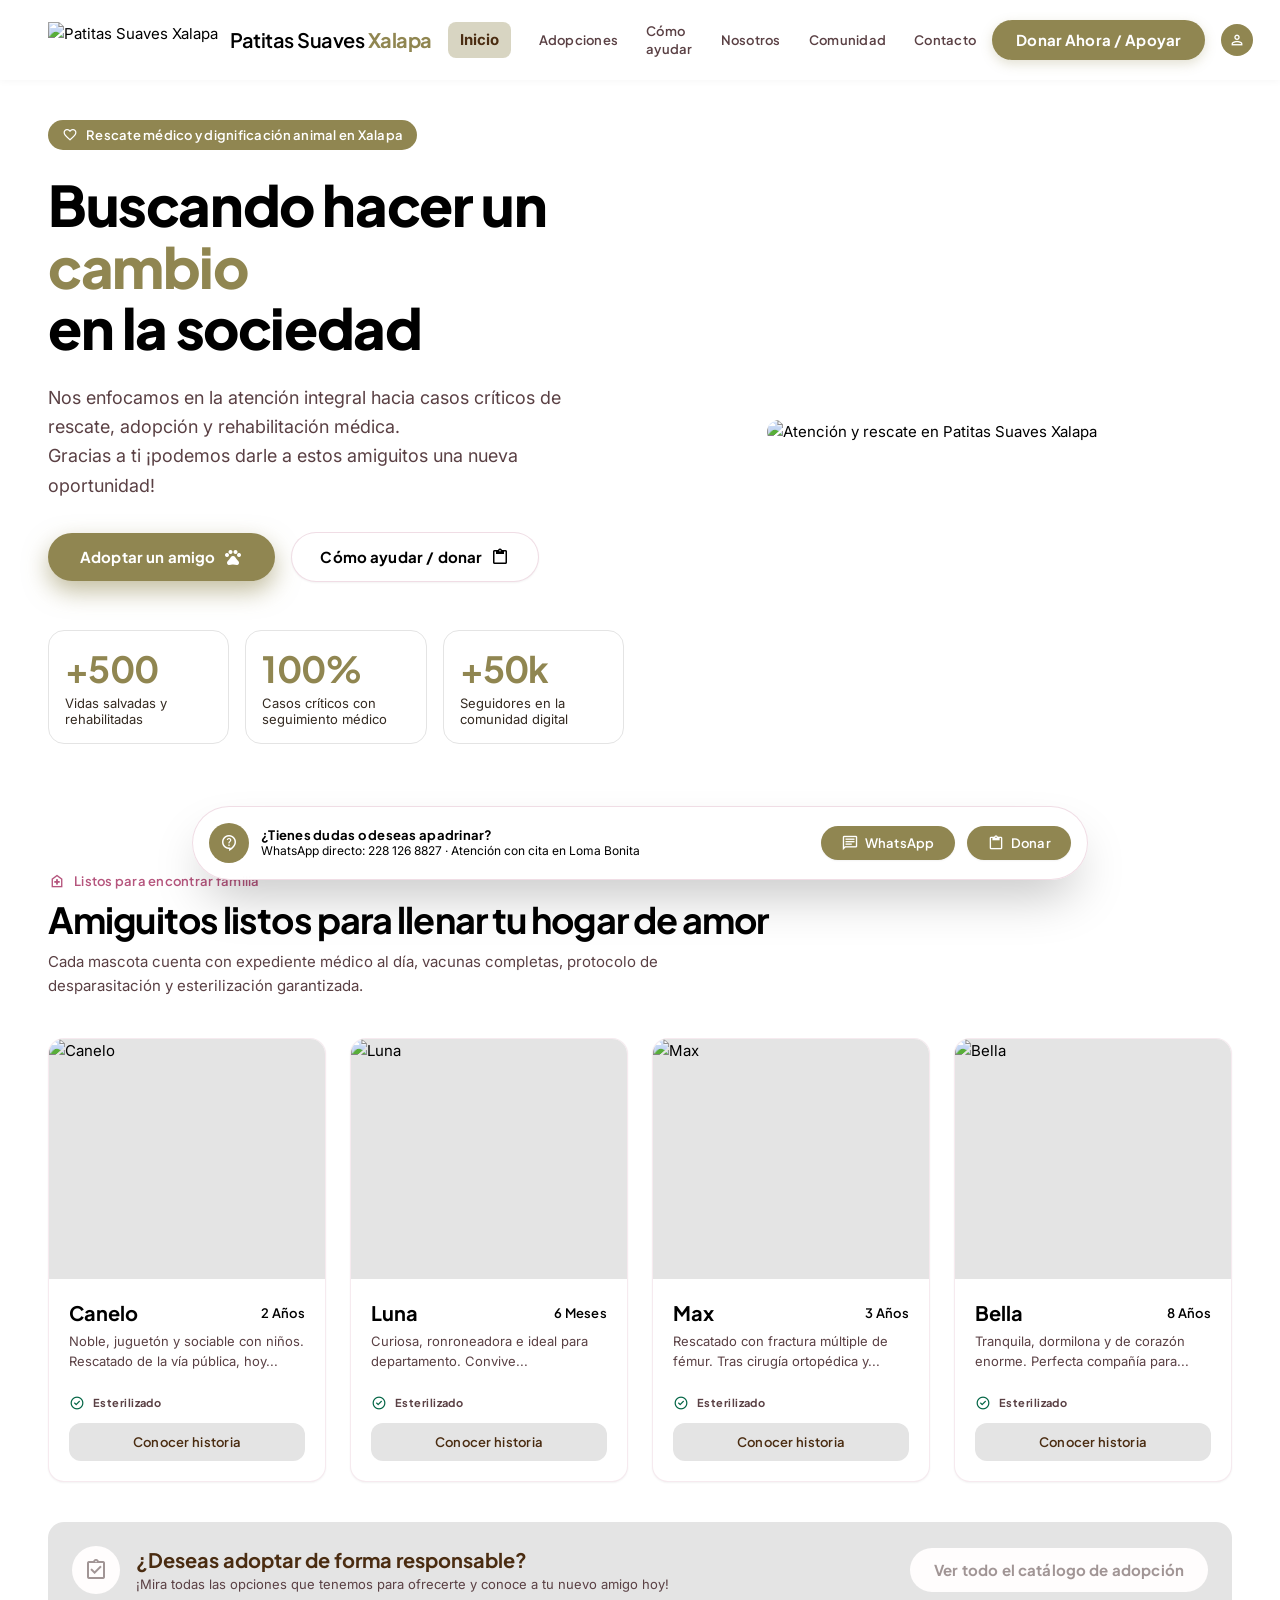
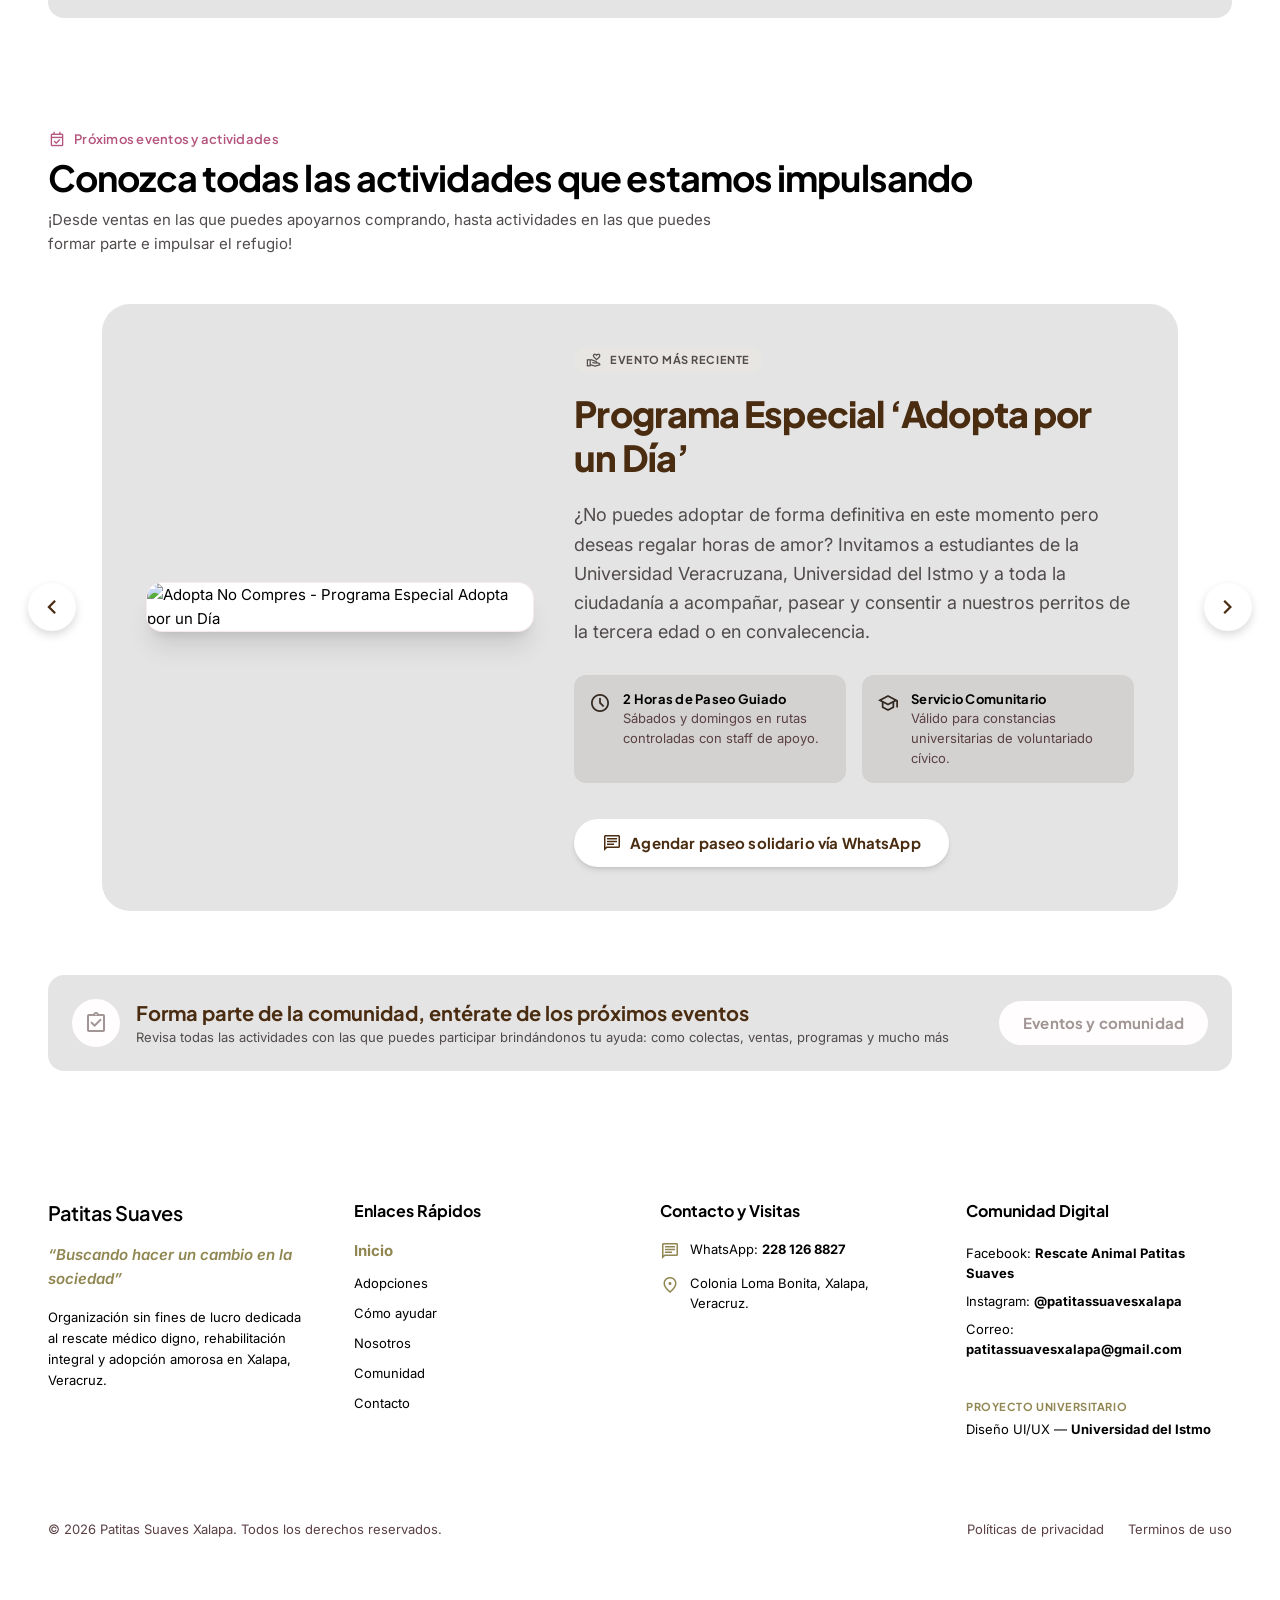
==== index.html @ 60c7539c "Estructura inicial del sitio web" ====
<!DOCTYPE html><html class="documento" lang="es"><head><meta charset="utf-8"><meta content="width=device-width, initial-scale=1.0" name="viewport"><meta content="web_standard" name="shell-type"><title>Patitas Suaves Xalapa</title><link href="https://fonts.googleapis.com" rel="preconnect"><link crossorigin="" href="https://fonts.gstatic.com" rel="preconnect"><link href="https://fonts.googleapis.com/css2?family=Inter:wght@400;500;600;700&amp;family=Plus+Jakarta+Sans:wght@600;700;800&amp;display=swap" rel="stylesheet"><link href="https://fonts.googleapis.com/css2?family=Material+Symbols+Outlined:opsz,wght,FILL,GRAD@24,400,0,0" rel="stylesheet">
<link href="https://fonts.googleapis.com/css2?family=Material+Symbols+Outlined:wght,FILL@100..700,0..1&amp;display=swap" rel="stylesheet"><link href="shared/estilos-compartidos.css" rel="stylesheet"><link href="shared/recolor-compartido.css" rel="stylesheet"><link href="inicio/inicio.css" rel="stylesheet"></head><body class="pagina"><header class="encabezado"><div class="encabezado__contenedor"><div class="encabezado__fila"><img src="https://lh3.googleusercontent.com/aida-public/[base64]" alt="Patitas Suaves Xalapa" class="encabezado__imagen-inicio"><a class="encabezado__enlace-2" data-path="inicio" href="index.html">Patitas Suaves <span class="encabezado__resalte">Xalapa</span></a></div><nav class="encabezado__navegacion"><a aria-current="page" class="encabezado__boton-activo" data-path="inicio" href="index.html">Inicio</a><a class="encabezado__enlace" data-path="adopciones" href="adopciones/adopciones.html">Adopciones</a><a class="encabezado__enlace" data-path="como-ayudar" href="como-ayudar/como-ayudar.html">Cómo ayudar</a><a class="encabezado__enlace" data-path="nosotros" href="nosotros/nosotros.html">Nosotros</a><a class="encabezado__enlace" data-path="comunidad" href="comunidad/comunidad.html">Comunidad</a><a class="encabezado__enlace" data-path="contacto" href="contacto/contacto.html">Contacto</a></nav><div class="encabezado__fila-2"><a class="encabezado__boton" data-path="donar-ahora" href="como-ayudar/como-ayudar.html#donaciones-economicas">Donar Ahora / Apoyar</a><div class="encabezado__insignia-icono"><span class="material-symbols-outlined encabezado__icono">person</span></div></div></div></header><main class="principal"><div class="principal__columna">
<!-- 1. HERO SECTION & TRUST METRICS -->
<section class="portada-inicio"><!-- Background Ambient Elements -->
<div class="portada-inicio__contenedor">
  <div class="portada-inicio__cuadricula">
    <!-- Left Hero Narrative (7 cols) -->
    <div class="portada-inicio__columna">
      <!-- Institutional Pill Badge -->
      <div class="portada-inicio__tarjeta-2">
        <span class="material-symbols-outlined portada-inicio__icono-2">favorite</span>
        <span class="portada-inicio__resalte-2">Rescate médico y dignificación animal en Xalapa</span>
      </div>
      <!-- Main Catchphrase -->
      <h1 class="portada-inicio__titulo">
        Buscando hacer un <br><span class="portada-inicio__resalte-3">cambio</span><br>en la sociedad
      </h1>
      <!-- Value Proposition -->
      <p class="portada-inicio__texto">
        Nos enfocamos en la atención integral hacia casos críticos de rescate, adopción y rehabilitación médica.<br>Gracias a ti ¡podemos darle a estos amiguitos una nueva oportunidad!
      </p>
      <!-- Action Buttons -->
      <div class="portada-inicio__fila">
        <a class="portada-inicio__boton" data-path="adopciones" href="adopciones/adopciones.html">
          <span>Adoptar un amigo</span>
          <span class="material-symbols-outlined portada-inicio__icono">pets</span>
        </a>
        <a class="portada-inicio__boton-2" data-path="como-ayudar" href="como-ayudar/como-ayudar.html">
          <span>Cómo ayudar / donar</span>
          <span class="material-symbols-outlined portada-inicio__icono">content_paste</span>
        </a>
      </div>
      <!-- Impact Metrics Grid -->
      <div class="portada-inicio__cuadricula-2">
        <div class="portada-inicio__tarjeta">
          <span class="portada-inicio__resalte-4">+500</span>
          <span class="portada-inicio__resalte">Vidas salvadas y rehabilitadas</span>
        </div>
        <div class="portada-inicio__tarjeta">
          <span class="portada-inicio__resalte-5">100%</span>
          <span class="portada-inicio__resalte">Casos críticos con seguimiento médico</span>
        </div>
        <div class="portada-inicio__tarjeta">
          <span class="portada-inicio__resalte-6">+50k</span>
          <span class="portada-inicio__resalte">Seguidores en la comunidad digital</span>
        </div>
      </div>
    </div>
    <!-- Right Hero Media (5 cols) -->
    <div class="portada-inicio__bloque">
      <div class="portada-inicio__contenedor-2">
        <!-- Main Image Container -->
        <div class="portada-inicio__bloque-2">
          <img class="portada-inicio__imagen" alt="Atención y rescate en Patitas Suaves Xalapa" src="https://lh3.googleusercontent.com/aida-public/[base64]">
        </div>
      </div>
    </div>
  </div>
</div></section>
<!-- 2. RESUMEN DE ADOPCIONES: RECIENTES & REHABILITADOS -->
<section class="adopciones-destacadas"><div class="adopciones-destacadas__contenedor">
  <!-- Section Header -->
  <div class="adopciones-destacadas__columna-2">
    <div class="adopciones-destacadas__fila-2">
      <span class="material-symbols-outlined adopciones-destacadas__icono-2">home_health</span>
      <span>Listos para encontrar familia</span>
    </div>
    <h2 class="adopciones-destacadas__titulo">
      Amiguitos listos para llenar tu hogar de amor
    </h2>
    <p class="adopciones-destacadas__texto-2">
      Cada mascota cuenta con expediente médico al día, vacunas completas, protocolo de desparasitación y esterilización garantizada.
    </p>
  </div>

  <!-- Cards Grid -->
  <div class="adopciones-destacadas__cuadricula">
    <!-- Card 1: Canelo -->
    <div class="adopciones-destacadas__columna">
      <div class="adopciones-destacadas__bloque">
        <img class="adopciones-destacadas__imagen" alt="Canelo" src="https://lh3.googleusercontent.com/aida-public/[base64]">
      </div>
      <div class="adopciones-destacadas__columna-3">
        <div>
          <div class="adopciones-destacadas__fila">
            <h3 class="adopciones-destacadas__subtitulo">Canelo</h3>
            <span class="adopciones-destacadas__resalte">2 Años</span>
          </div>
          <p class="adopciones-destacadas__texto">
            Noble, juguetón y sociable con niños. Rescatado de la vía pública, hoy...
          </p>
        </div>
        <div class="adopciones-destacadas__columna-4">
          <div class="adopciones-destacadas__fila-3">
            <span class="material-symbols-outlined adopciones-destacadas__icono">check_circle</span>
            <span>Esterilizado</span>
          </div>
          <a class="adopciones-destacadas__boton" data-path="adopciones" href="adopciones/adopciones.html">
            Conocer historia
          </a>
        </div>
      </div>
    </div>

    <!-- Card 2: Luna -->
    <div class="adopciones-destacadas__columna">
      <div class="adopciones-destacadas__bloque">
        <img class="adopciones-destacadas__imagen" alt="Luna" src="https://lh3.googleusercontent.com/aida-public/[base64]">
      </div>
      <div class="adopciones-destacadas__columna-3">
        <div>
          <div class="adopciones-destacadas__fila">
            <h3 class="adopciones-destacadas__subtitulo">Luna</h3>
            <span class="adopciones-destacadas__resalte">6 Meses</span>
          </div>
          <p class="adopciones-destacadas__texto">
            Curiosa, ronroneadora e ideal para departamento. Convive...
          </p>
        </div>
        <div class="adopciones-destacadas__columna-4">
          <div class="adopciones-destacadas__fila-3">
            <span class="material-symbols-outlined adopciones-destacadas__icono">check_circle</span>
            <span>Esterilizado</span>
          </div>
          <a class="adopciones-destacadas__boton" data-path="adopciones" href="adopciones/adopciones.html">
            Conocer historia
          </a>
        </div>
      </div>
    </div>

    <!-- Card 3: Max -->
    <div class="adopciones-destacadas__columna">
      <div class="adopciones-destacadas__bloque">
        <img class="adopciones-destacadas__imagen" alt="Max" src="https://lh3.googleusercontent.com/aida-public/[base64]">
      </div>
      <div class="adopciones-destacadas__columna-3">
        <div>
          <div class="adopciones-destacadas__fila">
            <h3 class="adopciones-destacadas__subtitulo">Max</h3>
            <span class="adopciones-destacadas__resalte">3 Años</span>
          </div>
          <p class="adopciones-destacadas__texto">
            Rescatado con fractura múltiple de fémur. Tras cirugía ortopédica y...
          </p>
        </div>
        <div class="adopciones-destacadas__columna-4">
          <div class="adopciones-destacadas__fila-3">
            <span class="material-symbols-outlined adopciones-destacadas__icono">check_circle</span>
            <span>Esterilizado</span>
          </div>
          <a class="adopciones-destacadas__boton" data-path="adopciones" href="adopciones/adopciones.html">
            Conocer historia
          </a>
        </div>
      </div>
    </div>

    <!-- Card 4: Bella -->
    <div class="adopciones-destacadas__columna">
      <div class="adopciones-destacadas__bloque">
        <img class="adopciones-destacadas__imagen" alt="Bella" src="https://lh3.googleusercontent.com/aida-public/[base64]">
      </div>
      <div class="adopciones-destacadas__columna-3">
        <div>
          <div class="adopciones-destacadas__fila">
            <h3 class="adopciones-destacadas__subtitulo">Bella</h3>
            <span class="adopciones-destacadas__resalte">8 Años</span>
          </div>
          <p class="adopciones-destacadas__texto">
            Tranquila, dormilona y de corazón enorme. Perfecta compañía para...
          </p>
        </div>
        <div class="adopciones-destacadas__columna-4">
          <div class="adopciones-destacadas__fila-3">
            <span class="material-symbols-outlined adopciones-destacadas__icono">check_circle</span>
            <span>Esterilizado</span>
          </div>
          <a class="adopciones-destacadas__boton" data-path="adopciones" href="adopciones/adopciones.html">
            Conocer historia
          </a>
        </div>
      </div>
    </div>
  </div>

  <!-- Bottom Adoption Action Banner -->
  <div class="adopciones-destacadas__tarjeta">
    <div class="adopciones-destacadas__fila-4">
      <div class="adopciones-destacadas__insignia-icono">
        <span class="material-symbols-outlined adopciones-destacadas__icono-4">assignment_turned_in</span>
      </div>
      <div>
        <p class="adopciones-destacadas__texto-3">¿Deseas adoptar de forma responsable?</p>
        <p class="adopciones-destacadas__texto-4">¡Mira todas las opciones que tenemos para ofrecerte y conoce a tu nuevo amigo hoy!</p>
      </div>
    </div>
    <a class="adopciones-destacadas__boton-2" data-path="adopciones" href="adopciones/adopciones.html">
      Ver todo el catálogo de adopción
    </a>
  </div>
</div></section>
<!-- 3. BANNER HORIZONTAL DE PRÓXIMOS EVENTOS CON CAUSA -->
<section class="actividades"><div class="actividades__contenedor">
  <!-- Header -->
  <div class="actividades__columna">
    <div class="actividades__fila">
      <span class="material-symbols-outlined actividades__icono">event_available</span>
      <span>Próximos eventos y actividades</span>
    </div>
    <h2 class="actividades__titulo">
      Conozca todas las actividades que estamos impulsando
    </h2>
    <p class="actividades__texto">
      ¡Desde ventas en las que puedes apoyarnos comprando, hasta actividades en las que puedes formar parte e impulsar el refugio!
    </p>
  </div>

</div></section>
<!-- 4. CARRUSEL DE EVENTOS: se muestra un evento a la vez; las flechas cambian al anterior o al siguiente -->
<section class="carrusel-eventos" aria-roledescription="carrusel" aria-label="Próximos eventos y actividades"><div class="carrusel-eventos__contenedor">
  <button class="carrusel-eventos__flecha carrusel-eventos__flecha-anterior" type="button" aria-label="Evento anterior" aria-controls="carrusel-eventos-pista">
    <span class="material-symbols-outlined carrusel-eventos__icono-flecha">chevron_left</span>
  </button>
  <div class="carrusel-eventos__ventana">
    <div class="carrusel-eventos__pista" id="carrusel-eventos-pista">
      <!-- Evento 1: Programa Especial 'Adopta por un Día' (evento más reciente) -->
      <article class="carrusel-eventos__diapositiva" role="group" aria-roledescription="diapositiva" aria-label="Evento 1 de 2">
        <div class="adopta-por-un-dia__cuadricula">
          <!-- Left Image Poster -->
          <div class="adopta-por-un-dia__fila">
            <div class="adopta-por-un-dia__bloque">
              <img class="adopta-por-un-dia__imagen" alt="Adopta No Compres - Programa Especial Adopta por un Día" src="https://lh3.googleusercontent.com/aida-public/[base64]">
            </div>
          </div>
          <!-- Right Descriptive Content -->
          <div class="adopta-por-un-dia__columna">
            <div class="adopta-por-un-dia__tarjeta-2">
              <span class="material-symbols-outlined adopta-por-un-dia__icono-2">volunteer_activism</span>
              <span class="adopta-por-un-dia__resalte">Evento más reciente</span>
            </div>
            <h2 class="adopta-por-un-dia__titulo">
              Programa Especial <span class="adopta-por-un-dia__resalte-2">‘Adopta por un Día’</span>
            </h2>
            <p class="adopta-por-un-dia__texto-2">
              ¿No puedes adoptar de forma definitiva en este momento pero deseas regalar horas de amor? Invitamos a estudiantes de la Universidad Veracruzana, Universidad del Istmo y a toda la ciudadanía a acompañar, pasear y consentir a nuestros perritos de la tercera edad o en convalecencia.
            </p>
            <div class="adopta-por-un-dia__cuadricula-2">
              <div class="adopta-por-un-dia__tarjeta">
                <span class="material-symbols-outlined adopta-por-un-dia__icono">schedule</span>
                <div>
                  <h4 class="adopta-por-un-dia__subtitulo">2 Horas de Paseo Guiado</h4>
                  <p class="adopta-por-un-dia__texto">Sábados y domingos en rutas controladas con staff de apoyo.</p>
                </div>
              </div>
              <div class="adopta-por-un-dia__tarjeta">
                <span class="material-symbols-outlined adopta-por-un-dia__icono">school</span>
                <div>
                  <h4 class="adopta-por-un-dia__subtitulo">Servicio Comunitario</h4>
                  <p class="adopta-por-un-dia__texto">Válido para constancias universitarias de voluntariado cívico.</p>
                </div>
              </div>
            </div>
            <!-- Button -->
            <div class="adopta-por-un-dia__bloque-2">
              <a class="adopta-por-un-dia__boton" href="https://wa.me/522281268827?text=Hola,%20me%20gustar%C3%ADa%20agendar%20un%20paseo%20solidario%20en%20Adopta%20por%20un%20D%C3%ADa" rel="noopener noreferrer" target="_blank">
                <span class="material-symbols-outlined adopta-por-un-dia__icono-3">chat</span>
                <span>Agendar paseo solidario vía WhatsApp</span>
              </a>
            </div>
          </div>
        </div>
      </article>
      <!-- Evento 2: Colaboración con YurizPizzas -->
      <article class="carrusel-eventos__diapositiva" role="group" aria-roledescription="diapositiva" aria-label="Evento 2 de 2">
        <div class="actividades__cuadricula">
          <!-- Left Content -->
          <div class="actividades__columna-2">
            <div class="actividades__tarjeta-2">
              <span class="material-symbols-outlined actividades__icono-2">receipt_long</span>
              <span class="actividades__resalte">Recaudación Solidaria</span>
            </div>
            <h2 class="actividades__titulo-2">
              ¿Nos echas una patita comprando?<br>Colaboración con YurizPizzas
            </h2>
            <p class="actividades__texto-2">
              Nuestros peludos reciben alimento y atención médica gracias a tu apoyo. Únete a nuestra colaboración especial con Yuripizzas y disfruta de una deliciosa pizza; cada compra nos ayuda directamente a recaudar fondos para continuar con el cuidado, alimento y recuperación de nuestros rescatados.
            </p>
            <div class="actividades__bloque">
              <a class="actividades__boton" href="https://wa.me/522281268827?text=Hola,%20quisiera%20informaci%C3%B3n%20sobre%20la%20colaboraci%C3%B3n%20con%20YurizPizzas" rel="noopener noreferrer" target="_blank">
                <span class="material-symbols-outlined actividades__icono">chat</span>
                <span>Solicitar información vía Whatsapp</span>
              </a>
            </div>
          </div>
          <!-- Right Image Showcase -->
          <div class="actividades__fila-2">
            <div class="actividades__bloque-2">
              <img class="actividades__imagen" alt="Colaboración YurizPizzas y Patitas Suaves" src="https://lh3.googleusercontent.com/aida-public/[base64]">
            </div>
          </div>
        </div>
      </article>
    </div>
  </div>
  <button class="carrusel-eventos__flecha carrusel-eventos__flecha-siguiente" type="button" aria-label="Evento siguiente" aria-controls="carrusel-eventos-pista">
    <span class="material-symbols-outlined carrusel-eventos__icono-flecha">chevron_right</span>
  </button>
  <p class="carrusel-eventos__estado" aria-live="polite">Evento 1 de 2</p>
</div></section>
<!-- 5. SECCIÓN DE TRANSPARENCIA CLÍNICA, ANTES Y DESPUÉS, Y TESTIMONIOS -->
<section class="comunidad-y-contacto"><div class="comunidad-y-contacto__contenedor">
  <!-- Community Callout Banner -->
  <div class="comunidad-y-contacto__tarjeta">
    <div class="comunidad-y-contacto__fila">
      <div class="comunidad-y-contacto__insignia-icono">
        <span class="material-symbols-outlined comunidad-y-contacto__icono">assignment_turned_in</span>
      </div>
      <div>
        <p class="comunidad-y-contacto__texto">Forma parte de la comunidad, entérate de los próximos eventos</p>
        <p class="comunidad-y-contacto__texto-2">Revisa todas las actividades con las que puedes participar brindándonos tu ayuda: como colectas, ventas, programas y mucho más</p>
      </div>
    </div>
    <a class="comunidad-y-contacto__boton" data-path="comunidad" href="comunidad/comunidad.html">
      Eventos y comunidad
    </a>
  </div>

  <!-- Sticky / Bottom Floating Contact Strip -->
  <div class="barra-contacto">
    <div class="barra-contacto__fila">
      <div class="barra-contacto__insignia-icono">
        <span class="material-symbols-outlined barra-contacto__icono">contact_support</span>
      </div>
      <div class="barra-contacto__bloque">
        <p class="barra-contacto__titulo">¿Tienes dudas o deseas apadrinar?</p>
        <p class="barra-contacto__texto">WhatsApp directo: 228 126 8827 · Atención con cita en Loma Bonita</p>
      </div>
    </div>
    <div class="barra-contacto__acciones">
      <a class="barra-contacto__boton-whatsapp" href="https://wa.me/522281268827" rel="noopener noreferrer" target="_blank">
        <span class="material-symbols-outlined barra-contacto__icono-whatsapp">chat</span>
        <span>WhatsApp</span>
      </a>
      <a class="barra-contacto__boton-donar" data-path="donar-ahora" href="como-ayudar/como-ayudar.html#donaciones-economicas">
        <span class="material-symbols-outlined barra-contacto__icono-donar">content_paste</span>
        <span>Donar</span>
      </a>
    </div>
  </div>
</div></section>
<!-- 6. FINAL CALL TO ACTION BANNER -->

<!-- Inline Micro-interactions Script -->
<script src="inicio/inicio.js"></script>
<script src="shared/carrusel-eventos.js"></script>
</div></main><footer class="pie-inicio"><div class="pie__contenedor"><div class="pie__cuadricula"><div class="pie__columna"><div class="pie__fila-2"><span class="pie__resalte">Patitas Suaves</span></div><p class="pie__texto">“Buscando hacer un cambio en la sociedad”</p><p class="pie__texto-2">Organización sin fines de lucro dedicada al rescate médico digno, rehabilitación integral y adopción amorosa en Xalapa, Veracruz.</p></div><div class="pie__columna-2"><h3 class="pie__subtitulo">Enlaces Rápidos</h3><nav class="pie__navegacion"><a aria-current="page" class="pie__enlace-activo-2" data-path="inicio" href="index.html">Inicio</a><a class="pie__enlace" data-path="adopciones" href="adopciones/adopciones.html">Adopciones</a><a class="pie__enlace" data-path="como-ayudar" href="como-ayudar/como-ayudar.html">Cómo ayudar</a><a class="pie__enlace" data-path="nosotros" href="nosotros/nosotros.html">Nosotros</a><a class="pie__enlace" data-path="comunidad" href="comunidad/comunidad.html">Comunidad</a><a class="pie__enlace" data-path="contacto" href="contacto/contacto.html">Contacto</a></nav></div><div class="pie__columna-2"><h3 class="pie__subtitulo">Contacto y Visitas</h3><div class="pie__columna-3"><div class="pie__fila"><span class="material-symbols-outlined pie__icono">chat</span><span>WhatsApp: <strong class="pie__negrita">228 126 8827</strong></span></div><div class="pie__fila"><span class="material-symbols-outlined pie__icono">location_on</span><span>Colonia Loma Bonita, Xalapa, Veracruz.</span></div></div></div><div class="pie__columna"><h3 class="pie__subtitulo">Comunidad Digital</h3><div class="pie__columna-4"><span>Facebook: <strong class="pie__negrita">Rescate Animal Patitas Suaves</strong></span><span>Instagram: <strong class="pie__negrita">@patitassuavesxalapa</strong></span><span>Correo: <strong class="pie__negrita">patitassuavesxalapa@gmail.com</strong></span></div><div class="pie__columna-5"><p class="pie__texto-4">Proyecto Universitario</p><p class="pie__texto-5">Diseño UI/UX — <strong>Universidad del Istmo</strong></p></div></div></div><div class="pie__columna-6"><p>© 2026 Patitas Suaves Xalapa. Todos los derechos reservados.</p><div class="pie__fila-3"><a class="pie__enlace-2" data-path="privacidad" href="#">Políticas de privacidad</a><a class="pie__enlace-2" data-path="terminos" href="#">Terminos de uso</a></div></div></div></footer>







</body></html>
---- shared/estilos-compartidos.css ----
/* ==========================================================
   Patitas Suaves Xalapa — Estilos compartidos
   Lo que usan dos o más páginas: variables de diseño (colores y
   fuentes), reset base, encabezado, pie de página y componentes
   comunes. Los estilos exclusivos de cada página viven en
   <pagina>/<pagina>.css
   ========================================================== */

/* ---------- Variables de diseño (antes tailwind.config.js) ---------- */
:root {
  --color-on-secondary-container: #5c647a;
  --color-tertiary-fixed: #6ffbbe;
  --color-on-primary-fixed-variant: #90003b;
  --color-background: #f8f9ff;
  --color-surface-variant: #d3e4fe;
  --color-on-primary-container: #fff2f3;
  --color-secondary-fixed: #dae2fd;
  --color-surface-subtle: #f8fafc;
  --color-surface-container: #e5eeff;
  --color-on-tertiary-container: #d4ffe5;
  --color-secondary-container: #dae2fd;
  --color-surface-container-lowest: #ffffff;
  --color-surface: #f8f9ff;
  --color-outline: #8e6f74;
  --color-primary: #b0004a;
  --color-on-secondary-fixed-variant: #3f465c;
  --color-on-secondary-fixed: #131b2e;
  --color-on-error: #ffffff;
  --color-primary-fixed: #ffd9de;
  --color-inverse-surface: #213145;
  --color-on-tertiary: #ffffff;
  --color-error-container: #ffdad6;
  --color-on-error-container: #93000a;
  --color-on-surface: #0b1c30;
  --color-surface-container-highest: #d3e4fe;
  --color-surface-container-high: #dce9ff;
  --color-inverse-on-surface: #eaf1ff;
  --color-tertiary-container: #008058;
  --color-surface-bright: #f8f9ff;
  --color-surface-container-low: #eff4ff;
  --color-inverse-primary: #ffb2bf;
  --color-brand-magenta-vibrant: #e6007a;
  --color-surface-dim: #cbdbf5;
  --color-on-primary-fixed: #3f0016;
  --color-primary-container: #d81b60;
  --color-outline-variant: #e3bdc3;
  --color-urgent-crimson: #e11d48;
  --color-tertiary-fixed-dim: #4edea3;
  --color-on-surface-variant: #5a4044;
  --color-surface-muted: #f1f5f9;
  --color-error: #ba1a1a;
  --color-on-secondary: #ffffff;
  --color-surface-tint: #bc004f;
  --color-on-primary: #ffffff;
  --color-secondary: #565e74;
  --color-secondary-fixed-dim: #bec6e0;
  --color-medical-mint: #2dd4bf;
  --color-surface-clean: #ffffff;
  --color-primary-fixed-dim: #ffb2bf;
  --color-on-tertiary-fixed-variant: #005236;
  --color-on-tertiary-fixed: #002113;
  --color-accent-warning-gold: #fbbf24;
  --color-tertiary: #006444;
  --color-on-background: #0b1c30;

  --fuente-titulos: "Plus Jakarta Sans";
  --fuente-texto: "Inter";
}

/* ---------- Reset base (Preflight de Tailwind CSS v3.4, licencia MIT) ---------- */
/*
! tailwindcss v3.4.17 | MIT License | https://tailwindcss.com
*//*
1. Prevent padding and border from affecting element width. (https://github.com/mozdevs/cssremedy/issues/4)
2. Allow adding a border to an element by just adding a border-width. (https://github.com/tailwindcss/tailwindcss/pull/116)
*/*,
::before,
::after {
  box-sizing: border-box; /* 1 */
  border-width: 0; /* 2 */
  border-style: solid; /* 2 */
  border-color: #e5e7eb; /* 2 */
}/*
1. Use a consistent sensible line-height in all browsers.
2. Prevent adjustments of font size after orientation changes in iOS.
3. Use a more readable tab size.
4. Use the user's configured `sans` font-family by default.
5. Use the user's configured `sans` font-feature-settings by default.
6. Use the user's configured `sans` font-variation-settings by default.
7. Disable tap highlights on iOS
*/html,
:host {
  line-height: 1.5; /* 1 */
  -webkit-text-size-adjust: 100%; /* 2 */
  -moz-tab-size: 4; /* 3 */
  tab-size: 4; /* 3 */
  font-family: ui-sans-serif, system-ui, sans-serif, "Apple Color Emoji", "Segoe UI Emoji", "Segoe UI Symbol", "Noto Color Emoji"; /* 4 */
  font-feature-settings: normal; /* 5 */
  font-variation-settings: normal; /* 6 */
  -webkit-tap-highlight-color: transparent; /* 7 */
}/*
1. Remove the margin in all browsers.
2. Inherit line-height from `html` so users can set them as a class directly on the `html` element.
*/body {
  margin: 0; /* 1 */
  line-height: inherit; /* 2 */
}/*
1. Add the correct height in Firefox.
2. Correct the inheritance of border color in Firefox. (https://bugzilla.mozilla.org/show_bug.cgi?id=190655)
3. Ensure horizontal rules are visible by default.
*/hr {
  height: 0; /* 1 */
  color: inherit; /* 2 */
  border-top-width: 1px; /* 3 */
}/*
Add the correct text decoration in Chrome, Edge, and Safari.
*/abbr:where([title]) {
  text-decoration: underline dotted;
}/*
Remove the default font size and weight for headings.
*/h1,
h2,
h3,
h4,
h5,
h6 {
  font-size: inherit;
  font-weight: inherit;
}/*
Reset links to optimize for opt-in styling instead of opt-out.
*/a {
  color: inherit;
  text-decoration: inherit;
}/*
Add the correct font weight in Edge and Safari.
*/b,
strong {
  font-weight: bolder;
}/*
1. Use the user's configured `mono` font-family by default.
2. Use the user's configured `mono` font-feature-settings by default.
3. Use the user's configured `mono` font-variation-settings by default.
4. Correct the odd `em` font sizing in all browsers.
*/code,
kbd,
samp,
pre {
  font-family: ui-monospace, SFMono-Regular, Menlo, Monaco, Consolas, "Liberation Mono", "Courier New", monospace; /* 1 */
  font-feature-settings: normal; /* 2 */
  font-variation-settings: normal; /* 3 */
  font-size: 1em; /* 4 */
}/*
Add the correct font size in all browsers.
*/small {
  font-size: 80%;
}/*
Prevent `sub` and `sup` elements from affecting the line height in all browsers.
*/sub,
sup {
  font-size: 75%;
  line-height: 0;
  position: relative;
  vertical-align: baseline;
}sub {
  bottom: -0.25em;
}sup {
  top: -0.5em;
}/*
1. Remove text indentation from table contents in Chrome and Safari. (https://bugs.chromium.org/p/chromium/issues/detail?id=999088, https://bugs.webkit.org/show_bug.cgi?id=201297)
2. Correct table border color inheritance in all Chrome and Safari. (https://bugs.chromium.org/p/chromium/issues/detail?id=935729, https://bugs.webkit.org/show_bug.cgi?id=195016)
3. Remove gaps between table borders by default.
*/table {
  text-indent: 0; /* 1 */
  border-color: inherit; /* 2 */
  border-collapse: collapse; /* 3 */
}/*
1. Change the font styles in all browsers.
2. Remove the margin in Firefox and Safari.
3. Remove default padding in all browsers.
*/button,
input,
optgroup,
select,
textarea {
  font-family: inherit; /* 1 */
  font-feature-settings: inherit; /* 1 */
  font-variation-settings: inherit; /* 1 */
  font-size: 100%; /* 1 */
  font-weight: inherit; /* 1 */
  line-height: inherit; /* 1 */
  letter-spacing: inherit; /* 1 */
  color: inherit; /* 1 */
  margin: 0; /* 2 */
  padding: 0; /* 3 */
}/*
Remove the inheritance of text transform in Edge and Firefox.
*/button,
select {
  text-transform: none;
}/*
1. Correct the inability to style clickable types in iOS and Safari.
2. Remove default button styles.
*/button,
input:where([type='button']),
input:where([type='reset']),
input:where([type='submit']) {
  -webkit-appearance: button; /* 1 */
  background-color: transparent; /* 2 */
  background-image: none; /* 2 */
}/*
Use the modern Firefox focus style for all focusable elements.
*/:-moz-focusring {
  outline: auto;
}/*
Remove the additional `:invalid` styles in Firefox. (https://github.com/mozilla/gecko-dev/blob/2f9eacd9d3d995c937b4251a5557d95d494c9be1/layout/style/res/forms.css#L728-L737)
*/:-moz-ui-invalid {
  box-shadow: none;
}/*
Add the correct vertical alignment in Chrome and Firefox.
*/progress {
  vertical-align: baseline;
}/*
Correct the cursor style of increment and decrement buttons in Safari.
*/::-webkit-inner-spin-button,
::-webkit-outer-spin-button {
  height: auto;
}/*
1. Correct the odd appearance in Chrome and Safari.
2. Correct the outline style in Safari.
*/[type='search'] {
  -webkit-appearance: textfield; /* 1 */
  outline-offset: -2px; /* 2 */
}/*
Remove the inner padding in Chrome and Safari on macOS.
*/::-webkit-search-decoration {
  -webkit-appearance: none;
}/*
1. Correct the inability to style clickable types in iOS and Safari.
2. Change font properties to `inherit` in Safari.
*/::-webkit-file-upload-button {
  -webkit-appearance: button; /* 1 */
  font: inherit; /* 2 */
}/*
Add the correct display in Chrome and Safari.
*/summary {
  display: list-item;
}/*
Removes the default spacing and border for appropriate elements.
*/blockquote,
dl,
dd,
h1,
h2,
h3,
h4,
h5,
h6,
hr,
figure,
p,
pre {
  margin: 0;
}fieldset {
  margin: 0;
  padding: 0;
}legend {
  padding: 0;
}ol,
ul,
menu {
  list-style: none;
  margin: 0;
  padding: 0;
}/*
Reset default styling for dialogs.
*/dialog {
  padding: 0;
}/*
Prevent resizing textareas horizontally by default.
*/textarea {
  resize: vertical;
}/*
1. Reset the default placeholder opacity in Firefox. (https://github.com/tailwindlabs/tailwindcss/issues/3300)
2. Set the default placeholder color to the user's configured gray 400 color.
*/input::placeholder,
textarea::placeholder {
  opacity: 1; /* 1 */
  color: #9ca3af; /* 2 */
}/*
Set the default cursor for buttons.
*/button,
[role="button"] {
  cursor: pointer;
}/*
Make sure disabled buttons don't get the pointer cursor.
*/:disabled {
  cursor: default;
}/*
1. Make replaced elements `display: block` by default. (https://github.com/mozdevs/cssremedy/issues/14)
2. Add `vertical-align: middle` to align replaced elements more sensibly by default. (https://github.com/jensimmons/cssremedy/issues/14#issuecomment-634934210)
   This can trigger a poorly considered lint error in some tools but is included by design.
*/img,
svg,
video,
canvas,
audio,
iframe,
embed,
object {
  display: block; /* 1 */
  vertical-align: middle; /* 2 */
}/*
Constrain images and videos to the parent width and preserve their intrinsic aspect ratio. (https://github.com/mozdevs/cssremedy/issues/14)
*/img,
video {
  max-width: 100%;
  height: auto;
}/* Make elements with the HTML hidden attribute stay hidden by default */[hidden]:where(:not([hidden="until-found"])) {
  display: none;
}

/* ---------- Ajustes base del sitio ---------- */
@layer base{html,body{margin:0;padding:0;}body{overscroll-behavior:none;}main>:first-child{margin-top:0!important;}main>:last-child{margin-bottom:0!important;}}::-webkit-scrollbar{display:none;}

/* ---------- Animaciones ---------- */
@keyframes pulse{50%{opacity:.5}}

@keyframes spin {
    to {
        transform: rotate(360deg)
    }
}

/* ==========================================================
   Documento (<html>)
   ========================================================== */

.documento {
  scroll-behavior: smooth;
}

/* ==========================================================
   Página (<body>)
   ========================================================== */

.pagina {
  display: flex;
  min-height: 100vh;
  flex-direction: column;
  background-color: var(--color-surface);
  font-family: var(--fuente-texto);
  font-size: 15px;
  line-height: 24px;
  font-weight: 400;
  color: var(--color-on-surface);
  -webkit-font-smoothing: antialiased;
  -moz-osx-font-smoothing: grayscale;
}

/* ==========================================================
   Encabezado
   ========================================================== */

.encabezado {
  position: fixed;
  left: 0px;
  right: 0px;
  top: 0px;
  z-index: 50;
  background-color: color-mix(in srgb, var(--color-surface-clean) 95%, transparent);
  box-shadow: 0 1px 8px rgba(0,0,0,0.04);
  -webkit-backdrop-filter: blur(12px);
  backdrop-filter: blur(12px);
  transition-property: all;
  transition-timing-function: cubic-bezier(0.4, 0, 0.2, 1);
  transition-duration: 300ms;
}

.encabezado__contenedor {
  margin-left: auto;
  margin-right: auto;
  display: flex;
  height: 5rem;
  max-width: 80rem;
  align-items: center;
  justify-content: space-between;
  gap: 1rem;
  padding-left: 1.5rem;
  padding-right: 1.5rem;
}
@media (min-width: 1024px) {
  .encabezado__contenedor {
    padding-left: 3rem;
    padding-right: 3rem;
  }
}

.encabezado__fila {
  display: flex;
  flex-shrink: 0;
  align-items: center;
  gap: 0.75rem;
}

.encabezado__enlace-2 {
  font-family: var(--fuente-titulos);
  font-size: 20px;
  line-height: 28px;
  font-weight: 600;
  letter-spacing: -0.025em;
  color: var(--color-on-surface);
  transition-property: color, background-color, border-color, text-decoration-color, fill, stroke, -webkit-text-decoration-color;
  transition-timing-function: cubic-bezier(0.4, 0, 0.2, 1);
  transition-duration: 150ms;
}
.encabezado__enlace-2:hover {
  color: var(--color-primary);
}

.encabezado__resalte {
  font-weight: 700;
  color: var(--color-primary-container);
}

.encabezado__navegacion {
  display: none;
  align-items: center;
  gap: 1.75rem;
}
@media (min-width: 1280px) {
  .encabezado__navegacion {
    display: flex;
  }
}

.encabezado__boton-activo {
  border-radius: 0.5rem;
  background-color: color-mix(in srgb, var(--color-primary-fixed) 30%, transparent);
  padding-left: 0.75rem;
  padding-right: 0.75rem;
  padding-top: 0.375rem;
  padding-bottom: 0.375rem;
  font-weight: 700;
  color: var(--color-primary);
  transition-property: color, background-color, border-color, text-decoration-color, fill, stroke, -webkit-text-decoration-color;
  transition-timing-function: cubic-bezier(0.4, 0, 0.2, 1);
  transition-duration: 150ms;
}

.encabezado__enlace {
  font-family: var(--fuente-titulos);
  font-size: 13px;
  line-height: 18px;
  letter-spacing: 0.02em;
  font-weight: 600;
  color: var(--color-on-surface-variant);
  transition-property: color, background-color, border-color, text-decoration-color, fill, stroke, -webkit-text-decoration-color;
  transition-timing-function: cubic-bezier(0.4, 0, 0.2, 1);
  transition-duration: 150ms;
}
.encabezado__enlace:hover {
  color: var(--color-primary);
}

.encabezado__fila-2 {
  display: flex;
  flex-shrink: 0;
  align-items: center;
  gap: 1rem;
}

.encabezado__boton {
  display: inline-flex;
  transform: translate(0, 0);
  align-items: center;
  justify-content: center;
  border-radius: 9999px;
  background-color: var(--color-primary-container);
  padding-left: 1.5rem;
  padding-right: 1.5rem;
  padding-top: 0.625rem;
  padding-bottom: 0.625rem;
  font-family: var(--fuente-titulos);
  font-size: 15px;
  line-height: 20px;
  letter-spacing: 0.01em;
  font-weight: 700;
  color: var(--color-on-primary);
  box-shadow: 0 4px 12px rgba(216,27,96,0.25);
  transition-property: all;
  transition-timing-function: cubic-bezier(0.4, 0, 0.2, 1);
  transition-duration: 200ms;
}
.encabezado__boton:hover {
  transform: translateY(-0.125rem);
  background-color: var(--color-primary);
  box-shadow: 0 6px 16px rgba(216,27,96,0.35);
}
.encabezado__boton:active {
  transform: translateY(0px);
}

.encabezado__insignia-icono {
  display: flex;
  height: 2rem;
  width: 2rem;
  flex-shrink: 0;
  align-items: center;
  justify-content: center;
  border-radius: 9999px;
  background-color: var(--color-primary);
}

.encabezado__icono {
  font-size: 18px;
  color: var(--color-on-primary);
}

/* ==========================================================
   Contenido principal
   ========================================================== */

.principal {
  width: 100%;
  flex: 1 1 0%;
  background-color: var(--color-surface);
  padding-top: 5rem;
}

.principal__columna {
  display: flex;
  width: 100%;
  flex-direction: column;
}

/* ==========================================================
   Pie de página
   ========================================================== */

.pie__contenedor {
  margin-left: auto;
  margin-right: auto;
  max-width: 80rem;
  padding-left: 1.5rem;
  padding-right: 1.5rem;
  padding-top: 4rem;
  padding-bottom: 4rem;
}
@media (min-width: 1024px) {
  .pie__contenedor {
    padding-left: 3rem;
    padding-right: 3rem;
  }
}

.pie__cuadricula {
  display: grid;
  grid-template-columns: repeat(1, minmax(0, 1fr));
  gap: 2.5rem;
}
@media (min-width: 768px) {
  .pie__cuadricula {
    grid-template-columns: repeat(2, minmax(0, 1fr));
  }
}
@media (min-width: 1024px) {
  .pie__cuadricula {
    grid-template-columns: repeat(4, minmax(0, 1fr));
  }
}

.pie__columna {
  display: flex;
  flex-direction: column;
  gap: 1rem;
}

.pie__fila-2 {
  display: flex;
  align-items: center;
  gap: 0.75rem;
}

.pie__resalte {
  font-family: var(--fuente-titulos);
  font-size: 20px;
  line-height: 28px;
  font-weight: 600;
  letter-spacing: -0.025em;
  color: var(--color-on-surface);
}

.pie__texto {
  font-family: var(--fuente-texto);
  font-size: 15px;
  line-height: 24px;
  font-weight: 600;
  font-style: italic;
  color: var(--color-primary);
}

.pie__texto-2 {
  font-family: var(--fuente-texto);
  font-size: 13px;
  font-weight: 400;
  line-height: 1.625;
  color: var(--color-on-surface-variant);
}

.pie__columna-2 {
  display: flex;
  flex-direction: column;
  gap: 0.75rem;
}

.pie__subtitulo {
  margin-bottom: 0.25rem;
  font-family: var(--fuente-titulos);
  font-size: 1rem;
  line-height: 1.5rem;
  font-weight: 700;
  color: var(--color-on-surface);
}

.pie__navegacion {
  display: flex;
  flex-direction: column;
  gap: 0.625rem;
}

.pie__enlace-activo-2 {
  font-weight: 700;
  color: var(--color-primary);
  transition-property: color, background-color, border-color, text-decoration-color, fill, stroke, -webkit-text-decoration-color;
  transition-timing-function: cubic-bezier(0.4, 0, 0.2, 1);
  transition-duration: 150ms;
}

.pie__enlace {
  font-family: var(--fuente-texto);
  font-size: 13px;
  line-height: 20px;
  font-weight: 400;
  color: var(--color-on-surface-variant);
  transition-property: color, background-color, border-color, text-decoration-color, fill, stroke, -webkit-text-decoration-color;
  transition-timing-function: cubic-bezier(0.4, 0, 0.2, 1);
  transition-duration: 150ms;
}
.pie__enlace:hover {
  color: var(--color-primary);
}

.pie__columna-3 {
  display: flex;
  flex-direction: column;
  gap: 0.75rem;
  font-family: var(--fuente-texto);
  font-size: 13px;
  line-height: 20px;
  font-weight: 400;
  color: var(--color-on-surface-variant);
}

.pie__fila {
  display: flex;
  align-items: flex-start;
  gap: 0.625rem;
}

.pie__icono {
  margin-top: 0.125rem;
  flex-shrink: 0;
  font-size: 20px;
  color: var(--color-primary);
}

.pie__negrita {
  color: var(--color-on-surface);
}

.pie__tarjeta {
  display: flex;
  align-items: flex-start;
  gap: 0.625rem;
  border-radius: 0.75rem;
  background-color: var(--color-surface-container);
  padding: 0.75rem;
  color: var(--color-on-surface);
}

.pie__icono-2 {
  margin-top: 0.125rem;
  flex-shrink: 0;
  font-size: 20px;
  color: var(--color-tertiary);
}

.pie__texto-3 {
  font-family: var(--fuente-texto);
  font-size: 13px;
  font-weight: 400;
  line-height: 1.375;
}

.pie__columna-4 {
  display: flex;
  flex-direction: column;
  gap: 0.5rem;
  font-family: var(--fuente-texto);
  font-size: 13px;
  line-height: 20px;
  font-weight: 400;
  color: var(--color-on-surface-variant);
}

.pie__columna-5 {
  margin-top: 0.5rem;
  display: flex;
  flex-direction: column;
  gap: 0.25rem;
  padding-top: 1rem;
}

.pie__texto-4 {
  font-family: var(--fuente-titulos);
  font-size: 11px;
  line-height: 16px;
  font-weight: 700;
  text-transform: uppercase;
  letter-spacing: 0.05em;
  color: var(--color-secondary);
}

.pie__texto-5 {
  font-family: var(--fuente-texto);
  font-size: 13px;
  line-height: 20px;
  font-weight: 400;
  color: var(--color-on-surface-variant);
}

.pie__columna-6 {
  margin-top: 3rem;
  display: flex;
  flex-direction: column;
  align-items: center;
  justify-content: space-between;
  gap: 1rem;
  padding-top: 2rem;
  font-family: var(--fuente-texto);
  font-size: 13px;
  line-height: 20px;
  font-weight: 400;
  color: var(--color-on-surface-variant);
}
@media (min-width: 768px) {
  .pie__columna-6 {
    flex-direction: row;
  }
}

.pie__fila-3 {
  display: flex;
  flex-wrap: wrap;
  align-items: center;
  gap: 1.5rem;
}

.pie__enlace-2 {
  transition-property: color, background-color, border-color, text-decoration-color, fill, stroke, -webkit-text-decoration-color;
  transition-timing-function: cubic-bezier(0.4, 0, 0.2, 1);
  transition-duration: 150ms;
}
.pie__enlace-2:hover {
  color: var(--color-primary);
}

/* ==========================================================
   Encabezado
   ========================================================== */

.encabezado__imagen {
  height: 2rem;
  width: auto;
  object-fit: contain;
}

/* ==========================================================
   Pie de página
   ========================================================== */

.pie {
  margin-top: auto;
  width: 100%;
  background-color: var(--color-surface-container-low);
  color: var(--color-on-surface);
}

.pie__imagen {
  height: 2rem;
  width: auto;
  object-fit: contain;
}

.pie__resalte-2 {
  font-family: var(--fuente-titulos);
  font-size: 20px;
  line-height: 28px;
  font-weight: 700;
  letter-spacing: -0.025em;
  color: var(--color-on-surface);
}

.pie__subtitulo-2 {
  margin-bottom: 0.25rem;
  font-family: var(--fuente-titulos);
  font-size: 20px;
  line-height: 28px;
  font-weight: 700;
  color: var(--color-on-surface);
}

/* ==========================================================
   Encabezado
   ========================================================== */

.encabezado__enlace-3 {
  display: flex;
  align-items: center;
  gap: 0.75rem;
}

.encabezado__resalte-2 {
  font-family: var(--fuente-titulos);
  font-size: 20px;
  line-height: 28px;
  font-weight: 600;
  letter-spacing: -0.025em;
  color: var(--color-on-surface);
  transition-property: color, background-color, border-color, text-decoration-color, fill, stroke, -webkit-text-decoration-color;
  transition-timing-function: cubic-bezier(0.4, 0, 0.2, 1);
  transition-duration: 150ms;
}
.encabezado__resalte-2:hover {
  color: var(--color-primary);
}

/* ==========================================================
   Pie de página
   ========================================================== */

.pie__enlace-activo {
  font-weight: 600;
  color: var(--color-primary);
  transition-property: color, background-color, border-color, text-decoration-color, fill, stroke, -webkit-text-decoration-color;
  transition-timing-function: cubic-bezier(0.4, 0, 0.2, 1);
  transition-duration: 150ms;
}

/* ==========================================================
   Encabezado
   ========================================================== */

.encabezado__imagen-2 {
  height: 2.5rem;
  width: auto;
  object-fit: contain;
}

/* ==========================================================
   Sección: portada-comunidad
   ========================================================== */

.portada-comunidad {
  position: relative;
  overflow: hidden;
  background-image: linear-gradient(to bottom right, var(--color-surface), var(--color-surface-container), color-mix(in srgb, var(--color-surface-variant) 40%, transparent));
  padding-top: 4rem;
  padding-bottom: 4rem;
}
@media (min-width: 1024px) {
  .portada-comunidad {
    padding-top: 6rem;
    padding-bottom: 6rem;
  }
}

.portada-comunidad__capa-2 {
  pointer-events: none;
  position: absolute;
  right: -8rem;
  top: -8rem;
  height: 24rem;
  width: 24rem;
  border-radius: 9999px;
  background-color: color-mix(in srgb, var(--color-primary-container) 10%, transparent);
  filter: blur(64px);
}

.portada-comunidad__capa-3 {
  pointer-events: none;
  position: absolute;
  bottom: -6rem;
  left: -6rem;
  height: 20rem;
  width: 20rem;
  border-radius: 9999px;
  background-color: color-mix(in srgb, var(--color-tertiary-container) 10%, transparent);
  filter: blur(40px);
}

.portada-comunidad__contenedor {
  position: relative;
  z-index: 10;
  margin-left: auto;
  margin-right: auto;
  max-width: 80rem;
  padding-left: 1.5rem;
  padding-right: 1.5rem;
}
@media (min-width: 1024px) {
  .portada-comunidad__contenedor {
    padding-left: 3rem;
    padding-right: 3rem;
  }
}

.portada-comunidad__cuadricula {
  display: grid;
  grid-template-columns: repeat(1, minmax(0, 1fr));
  align-items: center;
  gap: 2.5rem;
}
@media (min-width: 1024px) {
  .portada-comunidad__cuadricula {
    grid-template-columns: repeat(12, minmax(0, 1fr));
  }
}

.portada-comunidad__columna {
  display: flex;
  flex-direction: column;
  gap: 1.25rem;
}
@media (min-width: 1024px) {
  .portada-comunidad__columna {
    grid-column: span 7 / span 7;
  }
}

.portada-comunidad__tarjeta {
  display: inline-flex;
  width: fit-content;
  align-items: center;
  gap: 0.5rem;
  border-radius: 9999px;
  background-color: color-mix(in srgb, var(--color-primary-fixed) 60%, transparent);
  padding-left: 0.875rem;
  padding-right: 0.875rem;
  padding-top: 0.375rem;
  padding-bottom: 0.375rem;
  color: var(--color-on-primary-fixed-variant);
}

.portada-comunidad__icono {
  font-size: 18px;
}

.portada-comunidad__resalte {
  font-family: var(--fuente-titulos);
  font-size: 13px;
  line-height: 18px;
  font-weight: 600;
  text-transform: uppercase;
  letter-spacing: 0.05em;
}

.portada-comunidad__titulo {
  font-family: var(--fuente-titulos);
  font-size: 56px;
  font-weight: 800;
  line-height: 1.25;
  letter-spacing: -0.025em;
  color: var(--color-on-surface);
}

.portada-comunidad__resalte-2 {
  font-weight: 800;
  color: var(--color-primary-container);
}

.portada-comunidad__texto {
  max-width: 42rem;
  font-family: var(--fuente-texto);
  font-size: 18px;
  font-weight: 400;
  line-height: 1.625;
  color: var(--color-secondary);
}

.portada-comunidad__fila {
  display: flex;
  flex-wrap: wrap;
  align-items: center;
  gap: 1rem;
  padding-top: 0.5rem;
}

.portada-comunidad__boton {
  display: inline-flex;
  align-items: center;
  justify-content: center;
  gap: 0.5rem;
  border-radius: 9999px;
  background-color: var(--color-primary-container);
  padding-left: 1.75rem;
  padding-right: 1.75rem;
  padding-top: 0.75rem;
  padding-bottom: 0.75rem;
  font-family: var(--fuente-titulos);
  font-size: 15px;
  line-height: 20px;
  letter-spacing: 0.01em;
  font-weight: 700;
  color: var(--color-on-primary);
  box-shadow: 0 10px 15px -3px color-mix(in srgb, var(--color-primary-container) 20%, transparent), 0 4px 6px -4px color-mix(in srgb, var(--color-primary-container) 20%, transparent);
  transition-property: all;
  transition-timing-function: cubic-bezier(0.4, 0, 0.2, 1);
  transition-duration: 150ms;
}
.portada-comunidad__boton:hover {
  transform: translateY(-0.125rem);
  background-color: var(--color-primary);
}

.portada-comunidad__icono-2 {
  font-size: 20px;
}

.portada-comunidad__boton-2 {
  display: inline-flex;
  align-items: center;
  justify-content: center;
  gap: 0.5rem;
  border-radius: 9999px;
  background-color: var(--color-surface-clean);
  padding-left: 1.5rem;
  padding-right: 1.5rem;
  padding-top: 0.75rem;
  padding-bottom: 0.75rem;
  font-family: var(--fuente-titulos);
  font-size: 15px;
  line-height: 20px;
  letter-spacing: 0.01em;
  font-weight: 700;
  color: var(--color-on-surface);
  box-shadow: 0 1px 2px 0 rgb(0 0 0 / 0.05);
  transition-property: all;
  transition-timing-function: cubic-bezier(0.4, 0, 0.2, 1);
  transition-duration: 150ms;
}
.portada-comunidad__boton-2:hover {
  background-color: var(--color-surface-container-high);
}

.portada-comunidad__icono-3 {
  font-size: 20px;
  color: var(--color-urgent-crimson);
}

.portada-comunidad__bloque {
  position: relative;
}
@media (min-width: 1024px) {
  .portada-comunidad__bloque {
    grid-column: span 5 / span 5;
  }
}

.portada-comunidad__tarjeta-2 {
  position: relative;
  border-radius: 1.5rem;
  background-color: var(--color-surface-clean);
  padding: 1.5rem;
  box-shadow: 0 20px 25px -5px color-mix(in srgb, var(--color-surface-variant) 40%, transparent), 0 8px 10px -6px color-mix(in srgb, var(--color-surface-variant) 40%, transparent);
}

.portada-comunidad__bloque-2 {
  position: relative;
  margin-bottom: 1.25rem;
  height: 18rem;
  overflow: hidden;
  border-radius: 1rem;
}

.portada-comunidad__imagen {
  height: 100%;
  width: 100%;
  object-fit: cover;
}

.portada-comunidad__capa {
  position: absolute;
  right: 0.75rem;
  top: 0.75rem;
  display: flex;
  align-items: center;
  gap: 0.375rem;
  border-radius: 9999px;
  background-color: var(--color-primary-container);
  padding-left: 0.75rem;
  padding-right: 0.75rem;
  padding-top: 0.25rem;
  padding-bottom: 0.25rem;
  font-family: var(--fuente-titulos);
  font-size: 11px;
  line-height: 16px;
  letter-spacing: 0.04em;
  font-weight: 700;
  color: var(--color-on-primary);
  box-shadow: 0 4px 6px -1px rgb(0 0 0 / 0.1), 0 2px 4px -2px rgb(0 0 0 / 0.1);
}

.portada-comunidad__etiqueta {
  height: 0.5rem;
  width: 0.5rem;
  animation: pulse 2s cubic-bezier(0.4, 0, 0.6, 1) infinite;
  border-radius: 9999px;
  background-color: var(--color-medical-mint);
}

.portada-comunidad__fila-2 {
  display: flex;
  align-items: center;
  justify-content: space-between;
  color: var(--color-on-surface);
}

.portada-comunidad__texto-2 {
  font-family: var(--fuente-titulos);
  font-size: 13px;
  line-height: 18px;
  letter-spacing: 0.02em;
  font-weight: 700;
  color: var(--color-primary);
}

.portada-comunidad__texto-3 {
  font-family: var(--fuente-titulos);
  font-size: 20px;
  line-height: 28px;
  font-weight: 700;
}

.portada-comunidad__insignia-icono {
  display: flex;
  height: 3rem;
  width: 3rem;
  align-items: center;
  justify-content: center;
  border-radius: 1rem;
  background-color: var(--color-secondary-fixed);
  color: var(--color-primary-container);
}

.portada-comunidad__icono-4 {
  font-size: 28px;
}

/* ==========================================================
   Navegación de comunidad (pestañas)
   ========================================================== */

.navegacion-comunidad {
  position: relative;
  z-index: 20;
  margin-left: auto;
  margin-right: auto;
  margin-top: -1.75rem;
  width: 100%;
  max-width: 80rem;
  padding-left: 1.5rem;
  padding-right: 1.5rem;
}
@media (min-width: 1024px) {
  .navegacion-comunidad {
    padding-left: 3rem;
    padding-right: 3rem;
  }
}

.navegacion-comunidad__tarjeta {
  margin-left: auto;
  margin-right: auto;
  display: flex;
  max-width: fit-content;
  flex-wrap: wrap;
  align-items: center;
  justify-content: center;
  gap: 0.5rem;
  border-radius: 1rem;
  background-color: var(--color-surface-clean);
  padding: 0.75rem;
  box-shadow: 0 4px 6px -1px rgb(0 0 0 / 0.1), 0 2px 4px -2px rgb(0 0 0 / 0.1);
}
@media (min-width: 640px) {
  .navegacion-comunidad__tarjeta {
    justify-content: flex-start;
  }
}

.navegacion-comunidad__pestana-activa {
  display: flex;
  align-items: center;
  gap: 0.5rem;
  border-radius: 9999px;
  background-color: var(--color-primary-container);
  padding-left: 1.5rem;
  padding-right: 1.5rem;
  padding-top: 0.625rem;
  padding-bottom: 0.625rem;
  font-family: var(--fuente-titulos);
  font-size: 15px;
  line-height: 20px;
  letter-spacing: 0.01em;
  font-weight: 700;
  color: var(--color-on-primary);
  box-shadow: 0 1px 2px 0 rgb(0 0 0 / 0.05);
  transition-property: all;
  transition-timing-function: cubic-bezier(0.4, 0, 0.2, 1);
  transition-duration: 150ms;
}

.navegacion-comunidad__icono {
  font-size: 20px;
}

.navegacion-comunidad__pestana {
  display: flex;
  align-items: center;
  gap: 0.5rem;
  border-radius: 9999px;
  padding-left: 1.5rem;
  padding-right: 1.5rem;
  padding-top: 0.625rem;
  padding-bottom: 0.625rem;
  font-family: var(--fuente-titulos);
  font-size: 15px;
  line-height: 20px;
  letter-spacing: 0.01em;
  font-weight: 700;
  color: var(--color-secondary);
  transition-property: all;
  transition-timing-function: cubic-bezier(0.4, 0, 0.2, 1);
  transition-duration: 150ms;
}
.navegacion-comunidad__pestana:hover {
  background-color: var(--color-surface-container);
  color: var(--color-on-surface);
}

/* ==========================================================
   Sección: organiza-evento
   ========================================================== */

.organiza-evento {
  margin-left: auto;
  margin-right: auto;
  width: 100%;
  max-width: 80rem;
  padding-left: 1.5rem;
  padding-right: 1.5rem;
  padding-bottom: 5rem;
}
@media (min-width: 1024px) {
  .organiza-evento {
    padding-left: 3rem;
    padding-right: 3rem;
  }
}

.organiza-evento__tarjeta {
  display: flex;
  flex-direction: column;
  align-items: center;
  justify-content: space-between;
  gap: 2rem;
  border-radius: 1.5rem;
  background-image: linear-gradient(to right, var(--color-primary), var(--color-primary-container), var(--color-brand-magenta-vibrant));
  padding: 2rem;
  color: var(--color-on-primary);
  box-shadow: 0 20px 25px -5px rgb(0 0 0 / 0.1), 0 8px 10px -6px rgb(0 0 0 / 0.1);
}
@media (min-width: 1024px) {
  .organiza-evento__tarjeta {
    flex-direction: row;
    padding: 3rem;
  }
}

.organiza-evento__columna {
  display: flex;
  max-width: 42rem;
  flex-direction: column;
  gap: 0.75rem;
}

.organiza-evento__resalte {
  font-family: var(--fuente-titulos);
  font-size: 13px;
  line-height: 18px;
  font-weight: 600;
  text-transform: uppercase;
  letter-spacing: 0.05em;
  color: var(--color-primary-fixed);
}

.organiza-evento__subtitulo {
  font-family: var(--fuente-titulos);
  font-size: 36px;
  letter-spacing: -0.02em;
  font-weight: 700;
  line-height: 1.25;
}

.organiza-evento__texto {
  font-family: var(--fuente-texto);
  font-size: 18px;
  line-height: 28px;
  font-weight: 400;
  color: var(--color-on-primary-container);
  opacity: 0.95;
}

.organiza-evento__columna-2 {
  display: flex;
  flex-shrink: 0;
  flex-direction: column;
  gap: 1rem;
}
@media (min-width: 640px) {
  .organiza-evento__columna-2 {
    flex-direction: row;
  }
}

.organiza-evento__boton {
  display: inline-flex;
  align-items: center;
  justify-content: center;
  gap: 0.5rem;
  border-radius: 9999px;
  background-color: var(--color-surface-clean);
  padding-left: 2rem;
  padding-right: 2rem;
  padding-top: 1rem;
  padding-bottom: 1rem;
  font-family: var(--fuente-titulos);
  font-size: 15px;
  line-height: 20px;
  letter-spacing: 0.01em;
  font-weight: 700;
  color: var(--color-primary);
  box-shadow: 0 10px 15px -3px rgb(0 0 0 / 0.1), 0 4px 6px -4px rgb(0 0 0 / 0.1);
  transition-property: transform;
  transition-timing-function: cubic-bezier(0.4, 0, 0.2, 1);
  transition-duration: 150ms;
}
.organiza-evento__boton:hover {
  transform: translateY(-0.125rem);
  background-color: var(--color-surface-container);
}

.organiza-evento__icono {
  font-size: 20px;
}

/* ==========================================================
   Pie de página
   ========================================================== */

.pie__enlace-3 {
  font-family: var(--fuente-texto);
  font-size: 13px;
  line-height: 20px;
  font-weight: 600;
  color: var(--color-primary);
  transition-property: color, background-color, border-color, text-decoration-color, fill, stroke, -webkit-text-decoration-color;
  transition-timing-function: cubic-bezier(0.4, 0, 0.2, 1);
  transition-duration: 150ms;
}

/* ==========================================================
   Barra de contacto flotante (igual en todas las páginas)
   ========================================================== */

.barra-contacto {
  position: fixed;
  bottom: 1.25rem;
  left: 50%;
  z-index: 50;
  display: flex;
  width: 92%;
  max-width: 56rem;
  transform: translateX(-50%);
  flex-direction: column;
  align-items: center;
  justify-content: space-between;
  gap: 1rem;
  border-radius: 9999px;
  border-width: 1px;
  border-color: color-mix(in srgb, var(--color-outline-variant) 50%, transparent);
  background-color: color-mix(in srgb, var(--color-surface-clean) 95%, transparent);
  padding: 0.875rem;
  padding-left: 1.5rem;
  padding-right: 1.5rem;
  box-shadow: 0 25px 50px -12px rgb(0 0 0 / 0.25);
  -webkit-backdrop-filter: blur(12px);
  backdrop-filter: blur(12px);
  transition-property: all;
  transition-timing-function: cubic-bezier(0.4, 0, 0.2, 1);
  transition-duration: 300ms;
}
@media (min-width: 640px) {
  .barra-contacto {
    flex-direction: row;
    padding: 1rem;
  }
}

.barra-contacto__fila {
  display: flex;
  align-items: center;
  gap: 0.75rem;
}

.barra-contacto__insignia-icono {
  display: flex;
  height: 2.5rem;
  width: 2.5rem;
  flex-shrink: 0;
  align-items: center;
  justify-content: center;
  border-radius: 9999px;
  background-color: var(--color-primary-fixed);
  color: var(--color-primary);
}

.barra-contacto__icono {
  font-size: 20px;
}

.barra-contacto__bloque {
  text-align: left;
}

.barra-contacto__titulo {
  font-family: var(--fuente-titulos);
  font-size: 13px;
  letter-spacing: 0.02em;
  font-weight: 700;
  line-height: 1.25;
  color: var(--color-on-surface);
}

.barra-contacto__texto {
  font-family: var(--fuente-texto);
  font-weight: 400;
  font-size: 0.75rem;
  line-height: 1.375;
  color: var(--color-on-surface-variant);
}

.barra-contacto__acciones {
  display: flex;
  flex-shrink: 0;
  align-items: center;
  gap: 0.75rem;
}

.barra-contacto__boton-whatsapp {
  display: inline-flex;
  align-items: center;
  gap: 0.375rem;
  border-radius: 9999px;
  background-color: var(--color-tertiary);
  padding-left: 1.25rem;
  padding-right: 1.25rem;
  padding-top: 0.5rem;
  padding-bottom: 0.5rem;
  font-family: var(--fuente-titulos);
  font-size: 13px;
  line-height: 18px;
  letter-spacing: 0.02em;
  font-weight: 600;
  color: var(--color-on-primary);
  box-shadow: 0 1px 2px 0 rgb(0 0 0 / 0.05);
  transition-property: color, background-color, border-color, text-decoration-color, fill, stroke, -webkit-text-decoration-color;
  transition-timing-function: cubic-bezier(0.4, 0, 0.2, 1);
  transition-duration: 150ms;
}

.barra-contacto__boton-whatsapp:hover {
  background-color: var(--color-tertiary-container);
}

.barra-contacto__icono-whatsapp {
  font-size: 18px;
}

.barra-contacto__boton-donar {
  display: inline-flex;
  align-items: center;
  justify-content: center;
  border-radius: 9999px;
  background-color: var(--color-primary-container);
  padding-left: 1.25rem;
  padding-right: 1.25rem;
  padding-top: 0.5rem;
  padding-bottom: 0.5rem;
  font-family: var(--fuente-titulos);
  font-size: 13px;
  line-height: 18px;
  letter-spacing: 0.02em;
  font-weight: 600;
  color: var(--color-on-primary);
  box-shadow: 0 1px 2px 0 rgb(0 0 0 / 0.05);
  transition-property: color, background-color, border-color, text-decoration-color, fill, stroke, -webkit-text-decoration-color;
  transition-timing-function: cubic-bezier(0.4, 0, 0.2, 1);
  transition-duration: 150ms;
}

.barra-contacto__boton-donar:hover {
  background-color: var(--color-primary);
}
---- shared/recolor-compartido.css ----
/* ==========================================================
   Patitas Suaves Xalapa — Recolor del sitio (compartido)
   Lo cargan las páginas recoloreadas DESPUÉS de estilos-compartidos.css
   y ANTES de su propio CSS:
     <link href="../shared/estilos-compartidos.css" rel="stylesheet">
     <link href="../shared/recolor-compartido.css" rel="stylesheet">
     <link href="<pagina>.css" rel="stylesheet">
   Contiene: la paleta del recolor y el recolor de los componentes que
   comparten todas las páginas (encabezado, barra de contacto y pie).
   ========================================================== */

/* ==========================================================
   Paleta del recolor — tomada de recolor-inicio.pdf
   ========================================================== */

:root {
  /* Colores indicados en la lista del recolor */
  --color-oro: #908651;               /* botones y secciones principales */
  --color-gris-tarjeta: #e4e4e4;      /* tarjetas */
  --color-texto-tarjeta: #514b4b;     /* texto dentro de tarjetas */
  --color-titulo-tarjeta: #4a2c11;    /* títulos dentro de tarjetas */
  --color-rosa-separador: #b5557d;    /* pequeños separadores entre secciones */
  --color-negro: #000000;             /* negro común: títulos y textos */

  /* Colores que aparecen en el PDF y no estaban en la lista (medidos del PDF) */
  --color-texto-cifras: #342a21;      /* leyendas de las cifras de la portada */
  --color-gris-mosaico: #d3d2d1;      /* mosaicos dentro de la tarjeta de evento */
  --color-icono-mosaico: #33281f;     /* íconos de esos mosaicos */
  --color-insignia-evento: #e8e6e2;   /* etiquetas sobre tarjeta gris ("Evento más reciente") */
  --color-fondo-franja: #fbfbfb;      /* SOLO campos de formulario (inputs). Los fondos de página/secciones/pie son blancos */
  --color-blanco-calido: #fffdfd;     /* botones y círculos de ícono sobre tarjeta gris */
  --color-texto-tenue: #a19595;       /* texto e íconos de esos botones y círculos */

  /* Estados que el PDF no muestra (decisión propia, derivada de la paleta) */
  --color-oro-oscuro: color-mix(in srgb, var(--color-oro) 82%, black);   /* hover de botones oro */
  --color-gris-claro: color-mix(in srgb, var(--color-gris-tarjeta) 50%, white); /* hover de botones blancos */

  /* Colores del tema reasignados:
     - todo texto azul (marino y gris azulado) pasa al negro común
     - todo lo rosa/carmesí pasa al rosa del recolor */
  --color-on-surface: var(--color-negro);
  --color-secondary: var(--color-negro);
  --color-primary: var(--color-rosa-separador);
  --color-outline-variant: color-mix(in srgb, var(--color-rosa-separador) 40%, white); /* bordes rosa pálido */
}

/* ==========================================================
   Página
   ========================================================== */

.pagina,
.principal {
  background-color: var(--color-surface-clean);
}

/* ==========================================================
   Encabezado
   ========================================================== */

.encabezado__resalte {
  color: var(--color-oro);
}
.encabezado__boton-activo {
  background-color: color-mix(in srgb, var(--color-oro) 35%, transparent);
  color: var(--color-titulo-tarjeta);
}
.encabezado__enlace:hover,
.encabezado__enlace-2:hover {
  color: var(--color-oro);
}
.encabezado__boton {
  background-color: var(--color-oro);
  box-shadow: 0 4px 12px rgb(144 134 81 / 0.25); /* sombra del mismo color oro del botón */
}
.encabezado__boton:hover {
  background-color: var(--color-oro-oscuro);
  box-shadow: 0 6px 16px rgb(144 134 81 / 0.35);
}
.encabezado__insignia-icono {
  background-color: var(--color-oro);
}

/* ==========================================================
   Barra de contacto flotante
   ========================================================== */

.barra-contacto__insignia-icono {
  background-color: var(--color-oro);
  color: var(--color-on-primary);
}
.barra-contacto__texto {
  color: var(--color-secondary);
}
.barra-contacto__boton-whatsapp,
.barra-contacto__boton-donar {
  background-color: var(--color-oro);
}
.barra-contacto__boton-whatsapp:hover,
.barra-contacto__boton-donar:hover {
  background-color: var(--color-oro-oscuro);
}
/* Botón "Donar" con el mismo ícono que "Cómo ayudar / donar" */
.barra-contacto__boton-donar {
  gap: 0.375rem;
}
.barra-contacto__icono-donar {
  font-size: 18px;
}

/* ==========================================================
   Pie de página (sin la tarjeta "Atención bajo cita previa")
   ========================================================== */

.pie {
  background-color: var(--color-surface-clean); /* el fondo de la página es blanco en todas partes, pie incluido */
}
.pie__texto,
.pie__enlace-activo,
.pie__enlace-activo-2,
.pie__icono,
.pie__texto-4 {
  color: var(--color-oro);
}
.pie__texto-2,
.pie__subtitulo,
.pie__enlace,
.pie__columna-3,
.pie__columna-4,
.pie__columna-4 .pie__negrita,
.pie__texto-5 {
  color: var(--color-negro);
}
.pie__enlace:hover,
.pie__enlace-2:hover {
  color: var(--color-oro);
}

/* ==========================================================
   Carrusel de eventos (un evento a la vez + flechas; JS en carrusel-eventos.js)
   ========================================================== */

.carrusel-eventos {
  width: 100%;
  background-color: var(--color-surface-clean);
}

.carrusel-eventos__contenedor {
  position: relative;
  margin-left: auto;
  margin-right: auto;
  max-width: 80rem;
  padding-left: 1.5rem;
  padding-right: 1.5rem;
  padding-bottom: 4.5rem;
}
@media (min-width: 768px) {
  .carrusel-eventos__contenedor {
    padding-left: 4.5rem;
    padding-right: 4.5rem;
    padding-bottom: 0;
  }
}
@media (min-width: 1024px) {
  .carrusel-eventos__contenedor {
    padding-left: 6.375rem;
    padding-right: 6.375rem;
  }
}

.carrusel-eventos__ventana {
  overflow: hidden;
  border-radius: 1.75rem;
}

.carrusel-eventos__pista {
  display: flex;
  transform: translateX(calc(var(--carrusel-indice, 0) * -100%));
  transition-property: transform;
  transition-timing-function: cubic-bezier(0.4, 0, 0.2, 1);
  transition-duration: 500ms;
  touch-action: pan-y;
}
@media (prefers-reduced-motion: reduce) {
  .carrusel-eventos__pista {
    transition-duration: 0ms;
  }
}

.carrusel-eventos__diapositiva {
  display: flex;
  min-width: 0;
  flex: 0 0 100%;
  align-items: center;
  background-color: var(--color-gris-tarjeta);
  padding: 1.5rem;
}
@media (min-width: 1024px) {
  .carrusel-eventos__diapositiva {
    padding: 2.75rem;
  }
}
.carrusel-eventos__diapositiva > * {
  width: 100%;
}

.carrusel-eventos__flecha {
  position: absolute;
  bottom: 0.75rem;
  z-index: 10;
  display: flex;
  height: 3rem;
  width: 3rem;
  align-items: center;
  justify-content: center;
  border-radius: 9999px;
  background-color: var(--color-surface-clean);
  color: var(--color-titulo-tarjeta);
  box-shadow: 0 4px 10px rgb(0 0 0 / 0.15);
  cursor: pointer;
  transition-property: color, background-color, box-shadow;
  transition-timing-function: cubic-bezier(0.4, 0, 0.2, 1);
  transition-duration: 150ms;
}
.carrusel-eventos__flecha[hidden] {
  display: none; /* con una sola diapositiva no se muestran flechas */
}
.carrusel-eventos__flecha:hover {
  color: var(--color-oro);
  box-shadow: 0 6px 14px rgb(0 0 0 / 0.2);
}
.carrusel-eventos__flecha:focus-visible {
  outline: 2px solid var(--color-oro);
  outline-offset: 3px;
}
.carrusel-eventos__flecha-anterior {
  left: calc(50% - 3.75rem);
}
.carrusel-eventos__flecha-siguiente {
  right: calc(50% - 3.75rem);
}
@media (min-width: 768px) {
  .carrusel-eventos__flecha {
    top: 50%;
    bottom: auto;
    transform: translateY(-50%);
  }
  .carrusel-eventos__flecha-anterior {
    left: 0.75rem;
  }
  .carrusel-eventos__flecha-siguiente {
    right: 0.75rem;
  }
}
@media (min-width: 1024px) {
  .carrusel-eventos__flecha-anterior {
    left: 1.75rem;
  }
  .carrusel-eventos__flecha-siguiente {
    right: 1.75rem;
  }
}

.carrusel-eventos__icono-flecha {
  font-size: 28px;
}

/* Solo para lectores de pantalla: anuncia "Evento N de M" al cambiar */
.carrusel-eventos__estado {
  position: absolute;
  width: 1px;
  height: 1px;
  overflow: hidden;
  clip: rect(0 0 0 0);
  white-space: nowrap;
}
---- inicio/inicio.css ----
/* ==========================================================
   inicio — estilos exclusivos de esta página (1er intento de recolor)
   (los compartidos están en ../shared/estilos-compartidos.css y ../shared/recolor-compartido.css)
   ========================================================== */

/* ==========================================================
   Encabezado
   ========================================================== */

.encabezado__imagen-inicio {
  height: 2.25rem;
  width: auto;
  object-fit: contain;
}

/* ==========================================================
   Sección: portada-inicio
   ========================================================== */

.portada-inicio {
  position: relative;
  width: 100%;
  overflow: hidden;
  background-color: var(--color-surface-clean);
}

.portada-inicio__contenedor {
  position: relative;
  z-index: 10;
  margin-left: auto;
  margin-right: auto;
  max-width: 80rem;
  padding-left: 1.5rem;
  padding-right: 1.5rem;
  padding-bottom: 4rem;
  padding-top: 2.5rem;
}
@media (min-width: 1024px) {
  .portada-inicio__contenedor {
    padding-left: 3rem;
    padding-right: 3rem;
  }
}

.portada-inicio__cuadricula {
  display: grid;
  grid-template-columns: repeat(1, minmax(0, 1fr));
  align-items: center;
  gap: 3rem;
}
@media (min-width: 1024px) {
  .portada-inicio__cuadricula {
    grid-template-columns: repeat(12, minmax(0, 1fr));
  }
}

.portada-inicio__columna {
  display: flex;
  flex-direction: column;
  gap: 1.5rem;
}
@media (min-width: 1024px) {
  .portada-inicio__columna {
    grid-column: span 7 / span 7;
  }
}

.portada-inicio__tarjeta-2 {
  display: inline-flex;
  width: fit-content;
  align-items: center;
  gap: 0.5rem;
  border-radius: 9999px;
  background-color: var(--color-oro);
  padding-left: 0.875rem;
  padding-right: 0.875rem;
  padding-top: 0.375rem;
  padding-bottom: 0.375rem;
  font-weight: 600;
  color: var(--color-on-primary);
}

.portada-inicio__icono-2 {
  font-size: 16px;
}

.portada-inicio__resalte-2 {
  font-family: var(--fuente-titulos);
  font-size: 13px;
  line-height: 18px;
  letter-spacing: 0.02em;
  font-weight: 600;
}

.portada-inicio__titulo {
  font-family: var(--fuente-titulos);
  font-size: 56px;
  font-weight: 800;
  line-height: 1.1;
  letter-spacing: -0.025em;
  color: var(--color-on-surface);
}

.portada-inicio__resalte-3 {
  color: var(--color-oro);
}

.portada-inicio__texto {
  max-width: 36rem;
  font-family: var(--fuente-texto);
  font-size: 18px;
  font-weight: 400;
  line-height: 1.625;
  color: var(--color-on-surface-variant);
}

.portada-inicio__fila {
  display: flex;
  flex-wrap: wrap;
  align-items: center;
  gap: 1rem;
  padding-top: 0.5rem;
}

.portada-inicio__boton {
  display: inline-flex;
  align-items: center;
  justify-content: center;
  gap: 0.5rem;
  border-radius: 9999px;
  background-color: var(--color-oro);
  padding-left: 2rem;
  padding-right: 2rem;
  padding-top: 0.875rem;
  padding-bottom: 0.875rem;
  font-family: var(--fuente-titulos);
  font-size: 15px;
  line-height: 20px;
  letter-spacing: 0.01em;
  font-weight: 700;
  color: var(--color-on-primary);
  box-shadow: 0 10px 25px rgb(144 134 81 / 0.55);
  transition-property: all;
  transition-timing-function: cubic-bezier(0.4, 0, 0.2, 1);
  transition-duration: 200ms;
}
.portada-inicio__boton:hover {
  background-color: var(--color-oro-oscuro);
}

.portada-inicio__icono {
  font-size: 20px;
}

.portada-inicio__boton-2 {
  display: inline-flex;
  align-items: center;
  justify-content: center;
  gap: 0.5rem;
  border-radius: 9999px;
  border-width: 1px;
  border-color: color-mix(in srgb, var(--color-outline-variant) 50%, transparent);
  background-color: var(--color-surface-clean);
  padding-left: 1.75rem;
  padding-right: 1.75rem;
  padding-top: 0.875rem;
  padding-bottom: 0.875rem;
  font-family: var(--fuente-titulos);
  font-size: 15px;
  line-height: 20px;
  letter-spacing: 0.01em;
  font-weight: 700;
  color: var(--color-on-surface);
  box-shadow: 0 1px 2px 0 rgb(0 0 0 / 0.05);
  transition-property: all;
  transition-timing-function: cubic-bezier(0.4, 0, 0.2, 1);
  transition-duration: 200ms;
}
.portada-inicio__boton-2:hover {
  background-color: var(--color-gris-claro);
}

.portada-inicio__cuadricula-2 {
  display: grid;
  max-width: 36rem;
  grid-template-columns: repeat(3, minmax(0, 1fr));
  gap: 1rem;
  padding-top: 1.5rem;
}

.portada-inicio__tarjeta {
  display: flex;
  flex-direction: column;
  gap: 0.25rem;
  border-radius: 1rem;
  border: 1px solid var(--color-gris-tarjeta); /* tarjeta blanca: el contorno gris la separa del fondo blanco */
  background-color: var(--color-surface-clean);
  padding: 1rem;
}

.portada-inicio__resalte-4 {
  font-family: var(--fuente-titulos);
  font-size: 36px;
  line-height: 44px;
  letter-spacing: -0.02em;
  font-weight: 700;
  color: var(--color-oro);
}

.portada-inicio__resalte {
  font-family: var(--fuente-texto);
  font-size: 13px;
  font-weight: 400;
  line-height: 1.25;
  color: var(--color-texto-cifras);
}

.portada-inicio__resalte-5 {
  font-family: var(--fuente-titulos);
  font-size: 36px;
  line-height: 44px;
  letter-spacing: -0.02em;
  font-weight: 700;
  color: var(--color-oro);
}

.portada-inicio__resalte-6 {
  font-family: var(--fuente-titulos);
  font-size: 36px;
  line-height: 44px;
  letter-spacing: -0.02em;
  font-weight: 700;
  color: var(--color-oro);
}

.portada-inicio__bloque {
  position: relative;
}
@media (min-width: 1024px) {
  .portada-inicio__bloque {
    grid-column: span 5 / span 5;
  }
}

.portada-inicio__contenedor-2 {
  position: relative;
  margin-left: auto;
  margin-right: auto;
  max-width: 28rem;
}
@media (min-width: 1024px) {
  .portada-inicio__contenedor-2 {
    max-width: none;
  }
}

.portada-inicio__bloque-2 {
  position: relative;
  width: 100%;
  overflow: hidden;
  border-radius: 1.5rem;
  background-color: var(--color-surface-clean);
  box-shadow: 0 25px 50px -12px rgb(0 0 0 / 0.25);
}

.portada-inicio__imagen {
  height: auto;
  width: 100%;
  object-fit: cover;
}

/* ==========================================================
   Sección: adopciones-destacadas
   ========================================================== */

.adopciones-destacadas {
  width: 100%;
  background-color: var(--color-surface-clean);
  padding-top: 4rem;
  padding-bottom: 4rem;
}

.adopciones-destacadas__contenedor {
  margin-left: auto;
  margin-right: auto;
  display: flex;
  max-width: 80rem;
  flex-direction: column;
  gap: 2.5rem;
  padding-left: 1.5rem;
  padding-right: 1.5rem;
}
@media (min-width: 1024px) {
  .adopciones-destacadas__contenedor {
    padding-left: 3rem;
    padding-right: 3rem;
  }
}

.adopciones-destacadas__columna-2 {
  display: flex;
  flex-direction: column;
  gap: 0.5rem;
}

.adopciones-destacadas__fila-2 {
  display: inline-flex;
  align-items: center;
  gap: 0.5rem;
  font-family: var(--fuente-titulos);
  font-size: 13px;
  line-height: 18px;
  letter-spacing: 0.02em;
  font-weight: 600;
  color: var(--color-primary);
}

.adopciones-destacadas__icono-2 {
  font-size: 18px;
}

.adopciones-destacadas__titulo {
  font-family: var(--fuente-titulos);
  font-size: 36px;
  line-height: 44px;
  font-weight: 700;
  letter-spacing: -0.025em;
  color: var(--color-on-surface);
}

.adopciones-destacadas__texto-2 {
  max-width: 42rem;
  font-family: var(--fuente-texto);
  font-size: 15px;
  line-height: 24px;
  font-weight: 400;
  color: var(--color-on-surface-variant);
}

.adopciones-destacadas__cuadricula {
  display: grid;
  grid-template-columns: repeat(1, minmax(0, 1fr));
  gap: 1.5rem;
}
@media (min-width: 768px) {
  .adopciones-destacadas__cuadricula {
    grid-template-columns: repeat(2, minmax(0, 1fr));
  }
}
@media (min-width: 1024px) {
  .adopciones-destacadas__cuadricula {
    grid-template-columns: repeat(4, minmax(0, 1fr));
  }
}

.adopciones-destacadas__columna {
  display: flex;
  flex-direction: column;
  overflow: hidden;
  border-radius: 1rem;
  border-width: 1px;
  border-color: color-mix(in srgb, var(--color-outline-variant) 30%, transparent);
  background-color: var(--color-surface-clean);
  box-shadow: 0 1px 2px 0 rgb(0 0 0 / 0.05);
  transition-property: all;
  transition-timing-function: cubic-bezier(0.4, 0, 0.2, 1);
  transition-duration: 300ms;
}
.adopciones-destacadas__columna:hover {
  box-shadow: 0 20px 25px -5px rgb(0 0 0 / 0.1), 0 8px 10px -6px rgb(0 0 0 / 0.1);
}

.adopciones-destacadas__bloque {
  position: relative;
  height: 15rem;
  width: 100%;
  overflow: hidden;
  background-color: var(--color-gris-tarjeta);
}

.adopciones-destacadas__imagen {
  height: 100%;
  width: 100%;
  object-fit: cover;
  transition-property: transform;
  transition-timing-function: cubic-bezier(0.4, 0, 0.2, 1);
  transition-duration: 500ms;
}
.adopciones-destacadas__columna:hover .adopciones-destacadas__imagen {
  transform: scale(1.05);
}

.adopciones-destacadas__columna-3 {
  display: flex;
  flex: 1 1 0%;
  flex-direction: column;
  justify-content: space-between;
  gap: 1rem;
  padding: 1.25rem;
}

.adopciones-destacadas__fila {
  margin-bottom: 0.25rem;
  display: flex;
  align-items: center;
  justify-content: space-between;
}

.adopciones-destacadas__subtitulo {
  font-family: var(--fuente-titulos);
  font-size: 20px;
  line-height: 28px;
  font-weight: 700;
  color: var(--color-on-surface);
}

.adopciones-destacadas__resalte {
  font-family: var(--fuente-titulos);
  font-size: 13px;
  line-height: 18px;
  letter-spacing: 0.02em;
  font-weight: 600;
  color: var(--color-secondary);
}

.adopciones-destacadas__texto {
  overflow: hidden;
  display: -webkit-box;
  -webkit-box-orient: vertical;
  -webkit-line-clamp: 2;
  font-family: var(--fuente-texto);
  font-size: 13px;
  line-height: 20px;
  font-weight: 400;
  color: var(--color-on-surface-variant);
}

.adopciones-destacadas__columna-4 {
  display: flex;
  flex-direction: column;
  gap: 0.75rem;
  padding-top: 0.5rem;
}

.adopciones-destacadas__fila-3 {
  display: flex;
  align-items: center;
  gap: 0.5rem;
  font-family: var(--fuente-titulos);
  font-size: 11px;
  line-height: 16px;
  letter-spacing: 0.04em;
  font-weight: 700;
  color: var(--color-on-surface-variant);
}

.adopciones-destacadas__icono {
  font-size: 16px;
  color: var(--color-tertiary);
}

.adopciones-destacadas__boton {
  display: inline-flex;
  width: 100%;
  align-items: center;
  justify-content: center;
  border-radius: 0.75rem;
  background-color: var(--color-gris-tarjeta);
  padding-top: 0.625rem;
  padding-bottom: 0.625rem;
  font-family: var(--fuente-titulos);
  font-size: 13px;
  line-height: 18px;
  letter-spacing: 0.02em;
  font-weight: 600;
  color: var(--color-titulo-tarjeta);
  transition-property: all;
  transition-timing-function: cubic-bezier(0.4, 0, 0.2, 1);
  transition-duration: 200ms;
}
.adopciones-destacadas__boton:hover {
  background-color: var(--color-oro);
  color: var(--color-on-primary);
}

.adopciones-destacadas__tarjeta {
  display: flex;
  width: 100%;
  flex-direction: column;
  align-items: center;
  justify-content: space-between;
  gap: 1rem;
  border-radius: 1rem;
  background-color: var(--color-gris-tarjeta);
  padding: 1.5rem;
  text-align: center;
}
@media (min-width: 768px) {
  .adopciones-destacadas__tarjeta {
    flex-direction: row;
    text-align: left;
  }
}

.adopciones-destacadas__fila-4 {
  display: flex;
  align-items: center;
  gap: 1rem;
}

.adopciones-destacadas__insignia-icono {
  display: flex;
  height: 3rem;
  width: 3rem;
  flex-shrink: 0;
  align-items: center;
  justify-content: center;
  border-radius: 9999px;
  background-color: var(--color-blanco-calido);
  color: var(--color-texto-tenue);
}

.adopciones-destacadas__icono-4 {
  font-size: 24px;
}

.adopciones-destacadas__texto-3 {
  font-family: var(--fuente-titulos);
  font-size: 20px;
  line-height: 28px;
  font-weight: 700;
  color: var(--color-titulo-tarjeta);
}

.adopciones-destacadas__texto-4 {
  font-family: var(--fuente-texto);
  font-size: 13px;
  line-height: 20px;
  font-weight: 400;
  color: var(--color-on-surface-variant);
}

.adopciones-destacadas__boton-2 {
  flex-shrink: 0;
  border-radius: 9999px;
  background-color: var(--color-blanco-calido);
  padding-left: 1.5rem;
  padding-right: 1.5rem;
  padding-top: 0.75rem;
  padding-bottom: 0.75rem;
  font-family: var(--fuente-titulos);
  font-size: 15px;
  line-height: 20px;
  letter-spacing: 0.01em;
  font-weight: 700;
  color: var(--color-texto-tenue);
  transition-property: color, background-color, border-color, text-decoration-color, fill, stroke, -webkit-text-decoration-color;
  transition-timing-function: cubic-bezier(0.4, 0, 0.2, 1);
  transition-duration: 150ms;
}
.adopciones-destacadas__boton-2:hover {
  background-color: var(--color-blanco-calido);
  color: var(--color-titulo-tarjeta);
}

/* ==========================================================
   Sección: actividades
   ========================================================== */

.actividades {
  width: 100%;
  background-color: var(--color-surface-clean);
  padding-top: 3rem;
  padding-bottom: 3rem;
}

.actividades__contenedor {
  margin-left: auto;
  margin-right: auto;
  max-width: 80rem;
  padding-left: 1.5rem;
  padding-right: 1.5rem;
}
@media (min-width: 1024px) {
  .actividades__contenedor {
    padding-left: 3rem;
    padding-right: 3rem;
  }
}

.actividades__columna {
  margin-bottom: 0;
  display: flex;
  flex-direction: column;
  gap: 0.5rem;
}

.actividades__fila {
  display: inline-flex;
  align-items: center;
  gap: 0.5rem;
  font-family: var(--fuente-titulos);
  font-size: 13px;
  line-height: 18px;
  letter-spacing: 0.02em;
  font-weight: 600;
  color: var(--color-rosa-separador);
}

.actividades__icono {
  font-size: 18px;
}

.actividades__titulo {
  font-family: var(--fuente-titulos);
  font-size: 36px;
  line-height: 44px;
  font-weight: 700;
  letter-spacing: -0.025em;
  color: var(--color-on-surface);
}

.actividades__texto {
  max-width: 42rem;
  font-family: var(--fuente-texto);
  font-size: 15px;
  line-height: 24px;
  font-weight: 400;
  color: var(--color-texto-tarjeta);
}

.actividades__cuadricula {
  position: relative;
  z-index: 10;
  display: grid;
  grid-template-columns: repeat(1, minmax(0, 1fr));
  align-items: center;
  gap: 2rem;
}
@media (min-width: 1024px) {
  .actividades__cuadricula {
    grid-template-columns: repeat(12, minmax(0, 1fr));
  }
}

.actividades__columna-2 {
  display: flex;
  flex-direction: column;
  gap: 1rem;
}
@media (min-width: 1024px) {
  .actividades__columna-2 {
    grid-column: span 7 / span 7;
  }
}

.actividades__tarjeta-2 {
  display: inline-flex;
  width: fit-content;
  align-items: center;
  gap: 0.5rem;
  border-radius: 9999px;
  background-color: var(--color-insignia-evento);
  padding-left: 0.75rem;
  padding-right: 0.75rem;
  padding-top: 0.25rem;
  padding-bottom: 0.25rem;
  color: var(--color-texto-tarjeta);
}

.actividades__icono-2 {
  font-size: 16px;
}

.actividades__resalte {
  font-family: var(--fuente-titulos);
  font-size: 11px;
  line-height: 16px;
  font-weight: 700;
  text-transform: uppercase;
  letter-spacing: 0.05em;
  color: inherit;
}

.actividades__titulo-2 {
  font-family: var(--fuente-titulos);
  font-size: 36px;
  font-weight: 800;
  line-height: 1.25;
  letter-spacing: -0.025em;
  color: var(--color-titulo-tarjeta);
}

.actividades__texto-2 {
  max-width: 36rem;
  font-family: var(--fuente-texto);
  font-size: 15px;
  font-weight: 400;
  line-height: 1.625;
  color: var(--color-texto-tarjeta);
}

.actividades__bloque {
  padding-top: 0.5rem;
}

.actividades__boton {
  display: inline-flex;
  align-items: center;
  gap: 0.5rem;
  border-radius: 9999px;
  background-color: var(--color-surface-clean);
  padding-left: 1.5rem;
  padding-right: 1.5rem;
  padding-top: 0.75rem;
  padding-bottom: 0.75rem;
  font-family: var(--fuente-titulos);
  font-size: 13px;
  line-height: 18px;
  letter-spacing: 0.02em;
  font-weight: 700;
  color: var(--color-titulo-tarjeta);
  box-shadow: 0 4px 6px -1px rgb(0 0 0 / 0.1), 0 2px 4px -2px rgb(0 0 0 / 0.1);
  transition-property: all;
  transition-timing-function: cubic-bezier(0.4, 0, 0.2, 1);
  transition-duration: 150ms;
}
.actividades__boton:hover {
  background-color: var(--color-surface-clean);
  color: var(--color-oro);
}

.actividades__fila-2 {
  display: flex;
  justify-content: center;
}
@media (min-width: 1024px) {
  .actividades__fila-2 {
    grid-column: span 5 / span 5;
  }
}

.actividades__bloque-2 {
  width: 100%;
  max-width: 430px;
  overflow: hidden;
  border-radius: 1rem;
  border-width: 2px;
  border-color: transparent;
  box-shadow: 0 10px 15px -3px rgb(0 0 0 / 0.1), 0 4px 6px -4px rgb(0 0 0 / 0.1);
}

.actividades__imagen {
  height: auto;
  width: 100%;
  object-fit: cover;
}

/* ==========================================================
   Sección: adopta-por-un-dia
   ========================================================== */

.adopta-por-un-dia__cuadricula {
  display: grid;
  grid-template-columns: repeat(1, minmax(0, 1fr));
  align-items: center;
  gap: 2.5rem;
}
@media (min-width: 1024px) {
  .adopta-por-un-dia__cuadricula {
    grid-template-columns: repeat(12, minmax(0, 1fr));
  }
}

.adopta-por-un-dia__fila {
  display: flex;
  justify-content: center;
}
@media (min-width: 1024px) {
  .adopta-por-un-dia__fila {
    grid-column: span 5 / span 5;
  }
}

.adopta-por-un-dia__bloque {
  width: 100%;
  max-width: 28rem;
  overflow: hidden;
  border-radius: 1rem;
  border-width: 1px;
  border-color: color-mix(in srgb, var(--color-outline-variant) 30%, transparent);
  background-color: var(--color-surface-clean);
  box-shadow: 0 20px 25px -5px rgb(0 0 0 / 0.1), 0 8px 10px -6px rgb(0 0 0 / 0.1);
}

.adopta-por-un-dia__imagen {
  height: auto;
  width: 100%;
  object-fit: contain;
}

.adopta-por-un-dia__columna {
  display: flex;
  flex-direction: column;
  gap: 1.25rem;
}
@media (min-width: 1024px) {
  .adopta-por-un-dia__columna {
    grid-column: span 7 / span 7;
  }
}

.adopta-por-un-dia__tarjeta-2 {
  display: inline-flex;
  width: fit-content;
  align-items: center;
  gap: 0.5rem;
  border-radius: 9999px;
  background-color: var(--color-insignia-evento);
  padding-left: 0.75rem;
  padding-right: 0.75rem;
  padding-top: 0.25rem;
  padding-bottom: 0.25rem;
  font-weight: 700;
  color: var(--color-texto-tarjeta);
}

.adopta-por-un-dia__icono-2 {
  font-size: 16px;
}

.adopta-por-un-dia__resalte {
  font-family: var(--fuente-titulos);
  font-size: 11px;
  line-height: 16px;
  font-weight: 700;
  text-transform: uppercase;
  letter-spacing: 0.05em;
}

.adopta-por-un-dia__titulo {
  font-family: var(--fuente-titulos);
  font-size: 36px;
  line-height: 44px;
  font-weight: 800;
  letter-spacing: -0.025em;
  color: var(--color-titulo-tarjeta);
}

.adopta-por-un-dia__resalte-2 {
  color: inherit;
}

.adopta-por-un-dia__texto-2 {
  font-family: var(--fuente-texto);
  font-size: 18px;
  font-weight: 400;
  line-height: 1.625;
  color: var(--color-texto-tarjeta);
}

.adopta-por-un-dia__cuadricula-2 {
  display: grid;
  grid-template-columns: repeat(1, minmax(0, 1fr));
  gap: 1rem;
  padding-top: 0.5rem;
  padding-bottom: 0.5rem;
}
@media (min-width: 768px) {
  .adopta-por-un-dia__cuadricula-2 {
    grid-template-columns: repeat(2, minmax(0, 1fr));
  }
}

.adopta-por-un-dia__tarjeta {
  display: flex;
  align-items: flex-start;
  gap: 0.75rem;
  border-radius: 0.75rem;
  border-width: 1px;
  border-color: transparent;
  background-color: var(--color-gris-mosaico);
  padding: 0.875rem;
}

.adopta-por-un-dia__icono {
  margin-top: 0.125rem;
  flex-shrink: 0;
  font-size: 22px;
  color: var(--color-icono-mosaico);
}

.adopta-por-un-dia__subtitulo {
  font-family: var(--fuente-titulos);
  font-size: 13px;
  line-height: 18px;
  letter-spacing: 0.02em;
  font-weight: 700;
  color: var(--color-on-surface);
}

.adopta-por-un-dia__texto {
  font-family: var(--fuente-texto);
  font-size: 13px;
  line-height: 20px;
  font-weight: 400;
  color: var(--color-on-surface-variant);
}

.adopta-por-un-dia__bloque-2 {
  padding-top: 0.5rem;
}

.adopta-por-un-dia__boton {
  display: inline-flex;
  align-items: center;
  gap: 0.5rem;
  border-radius: 9999px;
  background-color: var(--color-surface-clean);
  padding-left: 1.75rem;
  padding-right: 1.75rem;
  padding-top: 0.875rem;
  padding-bottom: 0.875rem;
  font-family: var(--fuente-titulos);
  font-size: 15px;
  line-height: 20px;
  letter-spacing: 0.01em;
  font-weight: 700;
  color: var(--color-titulo-tarjeta);
  box-shadow: 0 4px 6px -1px rgb(0 0 0 / 0.1), 0 2px 4px -2px rgb(0 0 0 / 0.1);
  transition-property: all;
  transition-timing-function: cubic-bezier(0.4, 0, 0.2, 1);
  transition-duration: 150ms;
}
.adopta-por-un-dia__boton:hover {
  background-color: var(--color-surface-clean);
  color: var(--color-oro);
}

.adopta-por-un-dia__icono-3 {
  font-size: 20px;
}

/* ==========================================================
   Sección: comunidad-y-contacto
   ========================================================== */

.comunidad-y-contacto {
  width: 100%;
  background-color: var(--color-surface-clean);
  padding-top: 4rem;
  padding-bottom: 4rem;
}

.comunidad-y-contacto__contenedor {
  margin-left: auto;
  margin-right: auto;
  display: flex;
  max-width: 80rem;
  flex-direction: column;
  gap: 2rem;
  padding-left: 1.5rem;
  padding-right: 1.5rem;
}
@media (min-width: 1024px) {
  .comunidad-y-contacto__contenedor {
    padding-left: 3rem;
    padding-right: 3rem;
  }
}

.comunidad-y-contacto__tarjeta {
  display: flex;
  width: 100%;
  flex-direction: column;
  align-items: center;
  justify-content: space-between;
  gap: 1rem;
  border-radius: 1rem;
  background-color: var(--color-gris-tarjeta);
  padding: 1.5rem;
  text-align: center;
}
@media (min-width: 768px) {
  .comunidad-y-contacto__tarjeta {
    flex-direction: row;
    text-align: left;
  }
}

.comunidad-y-contacto__fila {
  display: flex;
  align-items: center;
  gap: 1rem;
}

.comunidad-y-contacto__insignia-icono {
  display: flex;
  height: 3rem;
  width: 3rem;
  flex-shrink: 0;
  align-items: center;
  justify-content: center;
  border-radius: 9999px;
  background-color: var(--color-blanco-calido);
  color: var(--color-texto-tenue);
}

.comunidad-y-contacto__icono {
  font-size: 24px;
}

.comunidad-y-contacto__texto {
  font-family: var(--fuente-titulos);
  font-size: 20px;
  line-height: 28px;
  font-weight: 700;
  color: var(--color-titulo-tarjeta);
}

.comunidad-y-contacto__texto-2 {
  font-family: var(--fuente-texto);
  font-size: 13px;
  line-height: 20px;
  font-weight: 400;
  color: var(--color-texto-tarjeta);
}

.comunidad-y-contacto__boton {
  flex-shrink: 0;
  border-radius: 9999px;
  background-color: var(--color-blanco-calido);
  padding-left: 1.5rem;
  padding-right: 1.5rem;
  padding-top: 0.75rem;
  padding-bottom: 0.75rem;
  font-family: var(--fuente-titulos);
  font-size: 15px;
  line-height: 20px;
  letter-spacing: 0.01em;
  font-weight: 700;
  color: var(--color-texto-tenue);
  transition-property: color, background-color, border-color, text-decoration-color, fill, stroke, -webkit-text-decoration-color;
  transition-timing-function: cubic-bezier(0.4, 0, 0.2, 1);
  transition-duration: 150ms;
}
.comunidad-y-contacto__boton:hover {
  background-color: var(--color-blanco-calido);
  color: var(--color-titulo-tarjeta);
}

/* ==========================================================
   Pie de página
   ========================================================== */

.pie-inicio {
  margin-top: auto;
  width: 100%;
  background-color: var(--color-surface-clean);
  padding-bottom: 4rem;
  color: var(--color-on-surface);
}
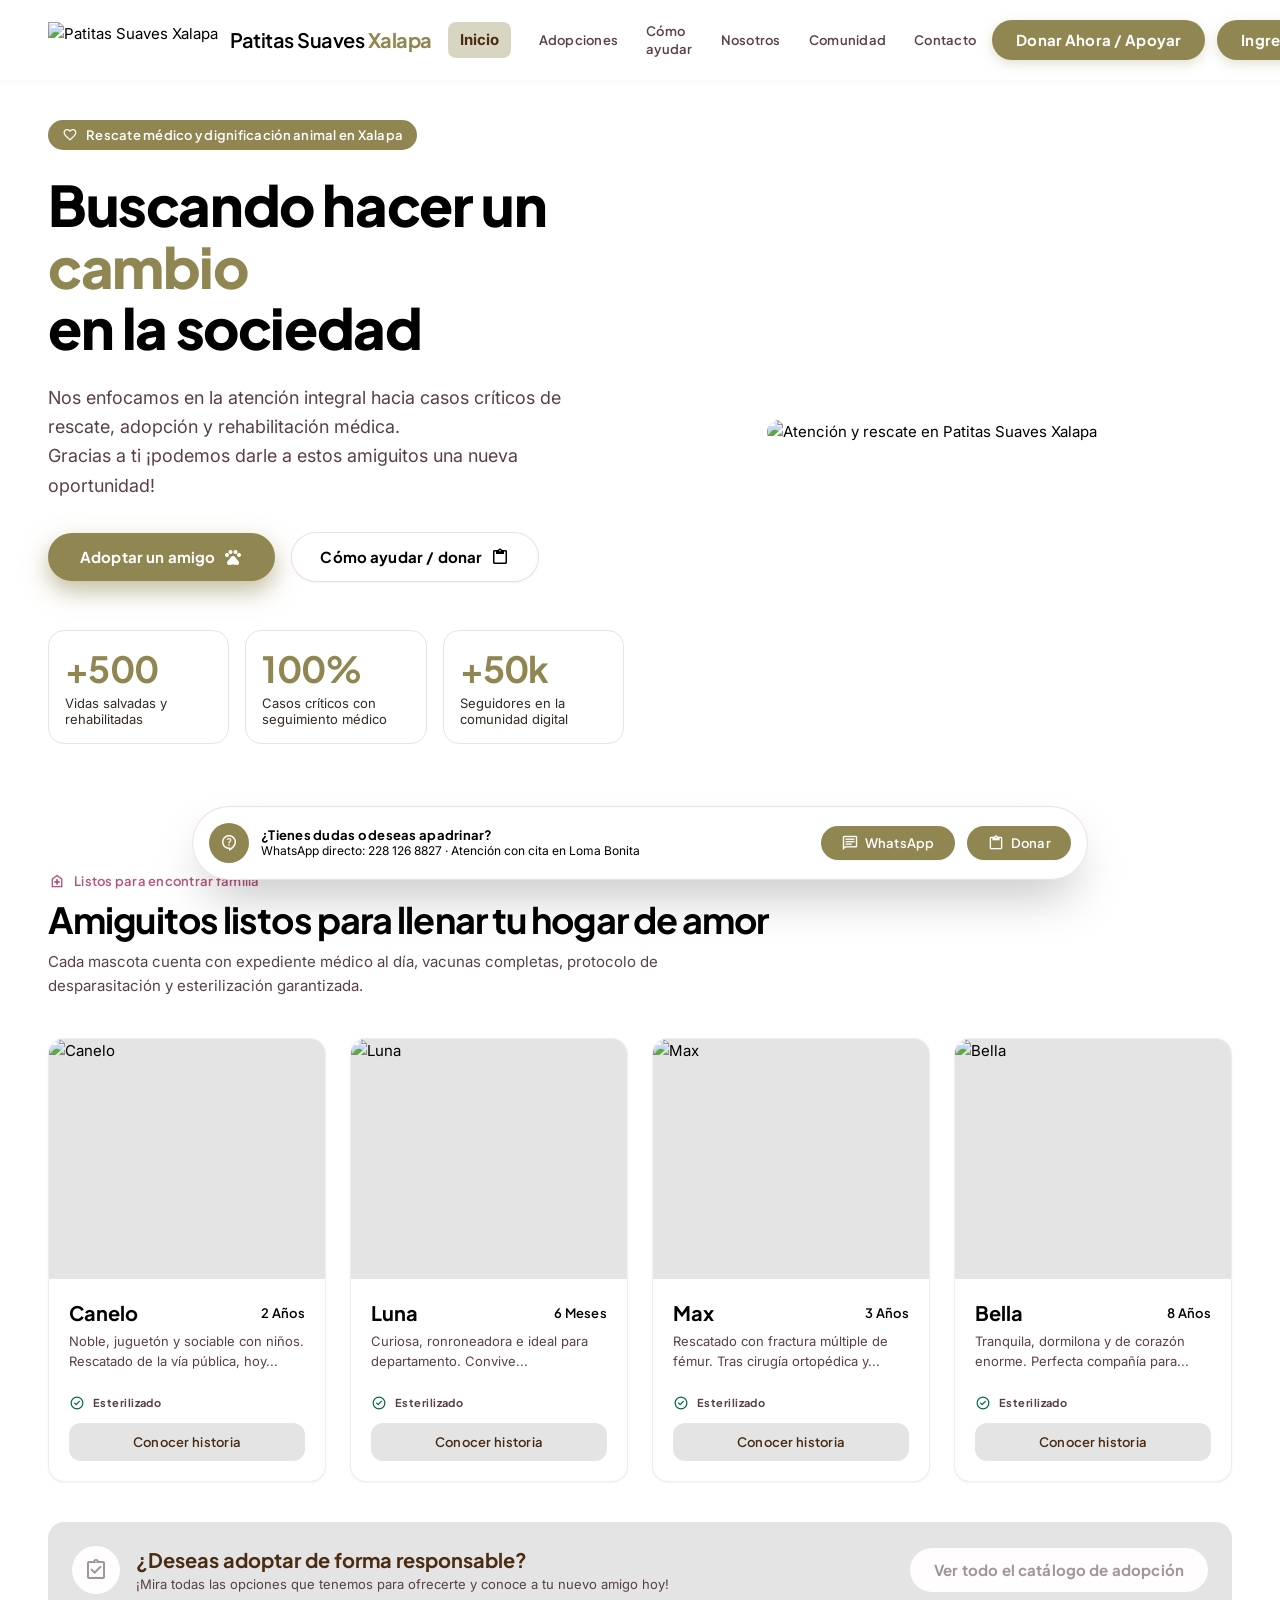
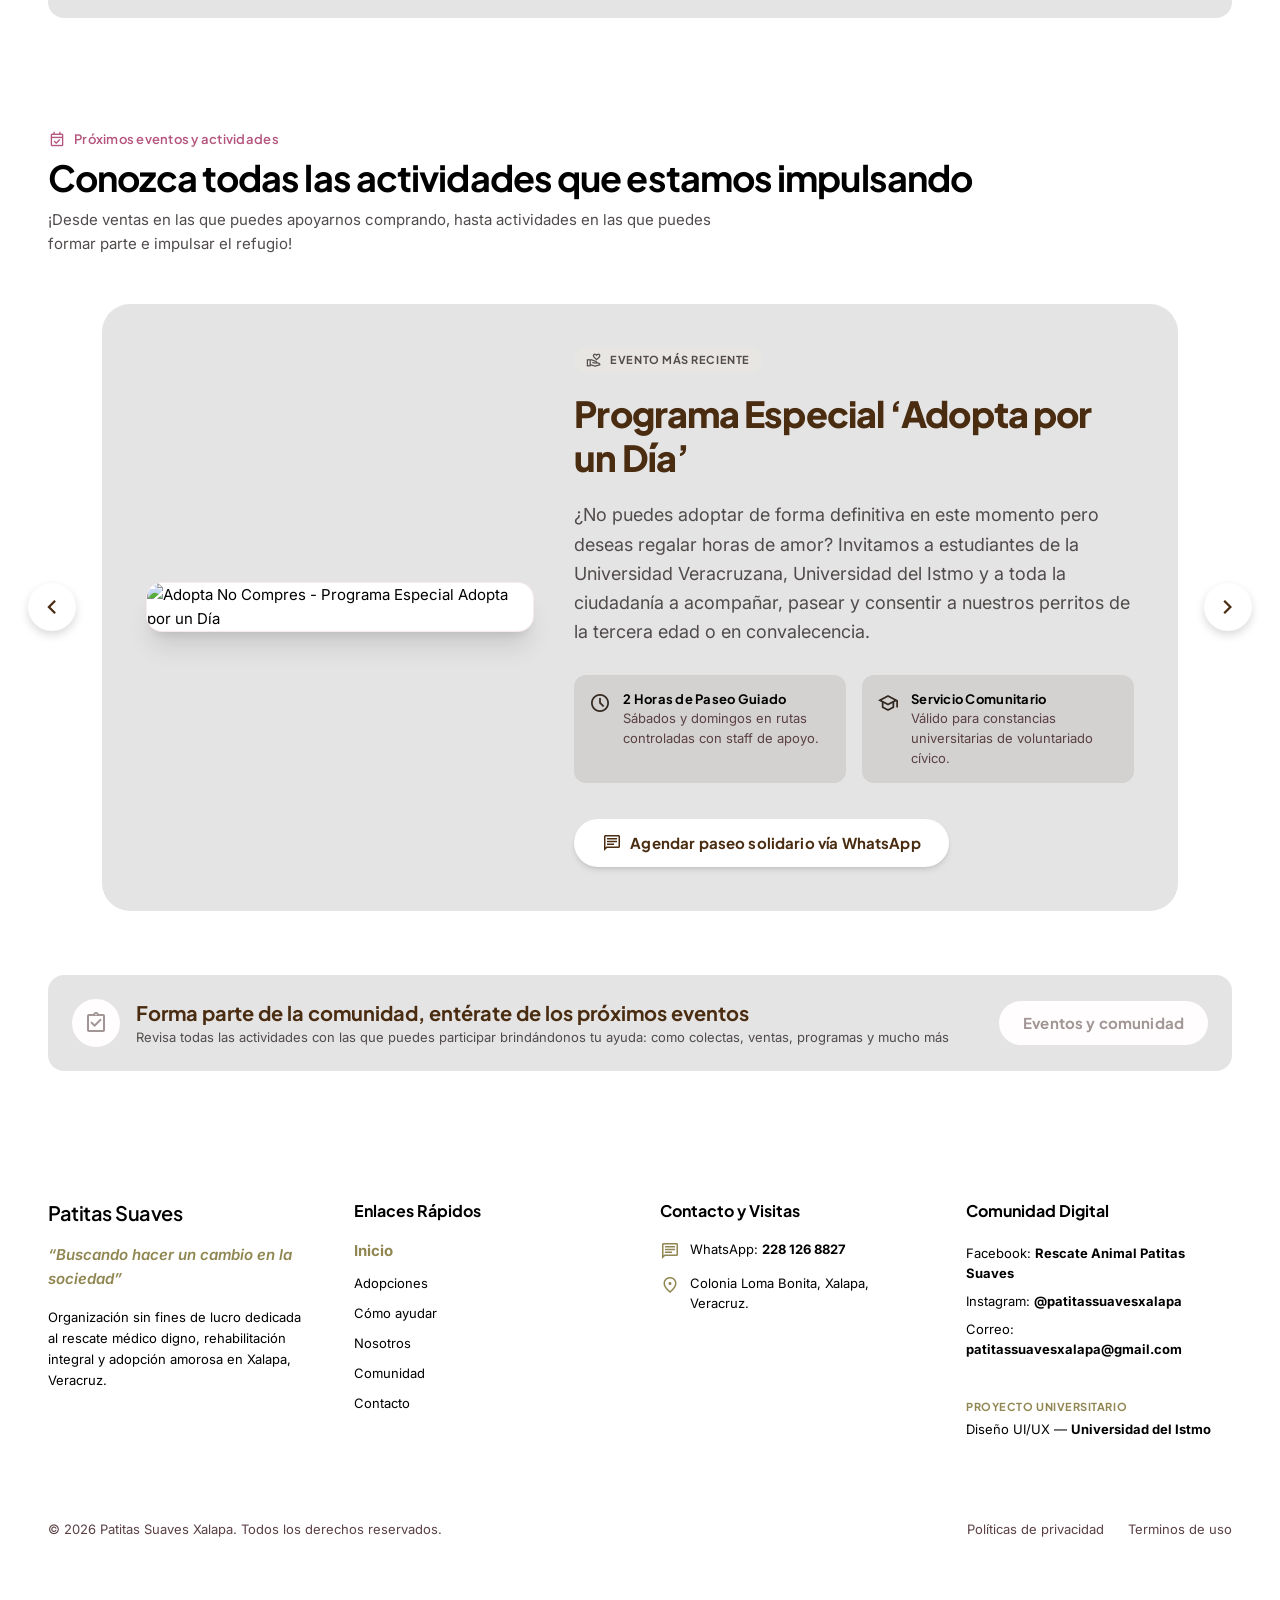
==== commit f7c83b78: "Modificación de la distribución gráfica pensada para dispositivos móviles." ====
--- a/index.html
+++ b/index.html
@@ -1,5 +1,5 @@
 <!DOCTYPE html><html class="documento" lang="es"><head><meta charset="utf-8"><meta content="width=device-width, initial-scale=1.0" name="viewport"><meta content="web_standard" name="shell-type"><title>Patitas Suaves Xalapa</title><link href="https://fonts.googleapis.com" rel="preconnect"><link crossorigin="" href="https://fonts.gstatic.com" rel="preconnect"><link href="https://fonts.googleapis.com/css2?family=Inter:wght@400;500;600;700&amp;family=Plus+Jakarta+Sans:wght@600;700;800&amp;display=swap" rel="stylesheet"><link href="https://fonts.googleapis.com/css2?family=Material+Symbols+Outlined:opsz,wght,FILL,GRAD@24,400,0,0" rel="stylesheet">
-<link href="https://fonts.googleapis.com/css2?family=Material+Symbols+Outlined:wght,FILL@100..700,0..1&amp;display=swap" rel="stylesheet"><link href="shared/estilos-compartidos.css" rel="stylesheet"><link href="shared/recolor-compartido.css" rel="stylesheet"><link href="inicio/inicio.css" rel="stylesheet"></head><body class="pagina"><header class="encabezado"><div class="encabezado__contenedor"><div class="encabezado__fila"><img src="https://lh3.googleusercontent.com/aida-public/[base64]" alt="Patitas Suaves Xalapa" class="encabezado__imagen-inicio"><a class="encabezado__enlace-2" data-path="inicio" href="index.html">Patitas Suaves <span class="encabezado__resalte">Xalapa</span></a></div><nav class="encabezado__navegacion"><a aria-current="page" class="encabezado__boton-activo" data-path="inicio" href="index.html">Inicio</a><a class="encabezado__enlace" data-path="adopciones" href="adopciones/adopciones.html">Adopciones</a><a class="encabezado__enlace" data-path="como-ayudar" href="como-ayudar/como-ayudar.html">Cómo ayudar</a><a class="encabezado__enlace" data-path="nosotros" href="nosotros/nosotros.html">Nosotros</a><a class="encabezado__enlace" data-path="comunidad" href="comunidad/comunidad.html">Comunidad</a><a class="encabezado__enlace" data-path="contacto" href="contacto/contacto.html">Contacto</a></nav><div class="encabezado__fila-2"><a class="encabezado__boton" data-path="donar-ahora" href="como-ayudar/como-ayudar.html#donaciones-economicas">Donar Ahora / Apoyar</a><div class="encabezado__insignia-icono"><span class="material-symbols-outlined encabezado__icono">person</span></div></div></div></header><main class="principal"><div class="principal__columna">
+<link href="https://fonts.googleapis.com/css2?family=Material+Symbols+Outlined:wght,FILL@100..700,0..1&amp;display=swap" rel="stylesheet"><link href="shared/estilos-compartidos.css" rel="stylesheet"><link href="shared/recolor-compartido.css" rel="stylesheet"><link href="inicio/inicio.css" rel="stylesheet"></head><body class="pagina"><header class="encabezado"><div class="encabezado__contenedor"><div class="encabezado__fila"><img src="https://lh3.googleusercontent.com/aida-public/[base64]" alt="Patitas Suaves Xalapa" class="encabezado__imagen-inicio"><a class="encabezado__enlace-2" data-path="inicio" href="index.html">Patitas Suaves <span class="encabezado__resalte">Xalapa</span></a></div><nav class="encabezado__navegacion" id="menu-principal" aria-label="Menú principal"><a aria-current="page" class="encabezado__boton-activo" data-path="inicio" href="index.html">Inicio</a><a class="encabezado__enlace" data-path="adopciones" href="adopciones/adopciones.html">Adopciones</a><a class="encabezado__enlace" data-path="como-ayudar" href="como-ayudar/como-ayudar.html">Cómo ayudar</a><a class="encabezado__enlace" data-path="nosotros" href="nosotros/nosotros.html">Nosotros</a><a class="encabezado__enlace" data-path="comunidad" href="comunidad/comunidad.html">Comunidad</a><a class="encabezado__enlace" data-path="contacto" href="contacto/contacto.html">Contacto</a><button class="encabezado__opcion-ingresar" data-path="ingresar" type="button">Ingresar</button></nav><div class="encabezado__fila-2"><a class="encabezado__boton" data-path="donar-ahora" href="como-ayudar/como-ayudar.html#donaciones-economicas">Donar Ahora / Apoyar</a><button class="encabezado__boton-ingresar" data-path="ingresar" type="button">Ingresar</button><button class="encabezado__menu-boton" type="button" aria-label="Abrir menú" aria-expanded="false" aria-controls="menu-principal"><span class="material-symbols-outlined encabezado__menu-icono" aria-hidden="true">menu</span></button></div></div></header><main class="principal"><div class="principal__columna">
 <!-- 1. HERO SECTION & TRUST METRICS -->
 <section class="portada-inicio"><!-- Background Ambient Elements -->
 <div class="portada-inicio__contenedor">
@@ -362,4 +362,5 @@
 
 
 
+<script src="shared/menu-movil.js"></script>
 </body></html>
--- a/shared/recolor-compartido.css
+++ b/shared/recolor-compartido.css
@@ -273,3 +273,247 @@
   clip: rect(0 0 0 0);
   white-space: nowrap;
 }
+
+/* ==========================================================
+   Adaptación a celulares y tabletas (componentes compartidos)
+   ========================================================== */
+
+/* ---------- Encabezado: "Ingresar" (inicio de sesión, aún sin función) ----------
+   En escritorio: botón con el mismo estilo que "Donar Ahora / Apoyar".
+   Por debajo de 1280px: una opción más del menú desplegable, igual que las demás. */
+
+.encabezado__boton-ingresar {
+  display: none;
+  transform: translate(0, 0);
+  align-items: center;
+  justify-content: center;
+  border-radius: 9999px;
+  background-color: var(--color-oro);
+  padding: 0.625rem 1.5rem;
+  font-family: var(--fuente-titulos);
+  font-size: 15px;
+  line-height: 20px;
+  letter-spacing: 0.01em;
+  font-weight: 700;
+  color: var(--color-on-primary);
+  box-shadow: 0 4px 12px rgb(144 134 81 / 0.25);
+  cursor: pointer;
+  transition-property: all;
+  transition-timing-function: cubic-bezier(0.4, 0, 0.2, 1);
+  transition-duration: 200ms;
+}
+.encabezado__boton-ingresar:hover {
+  transform: translateY(-0.125rem);
+  background-color: var(--color-oro-oscuro);
+  box-shadow: 0 6px 16px rgb(144 134 81 / 0.35);
+}
+.encabezado__boton-ingresar:active {
+  transform: translateY(0px);
+}
+.encabezado__boton-ingresar:focus-visible,
+.encabezado__opcion-ingresar:focus-visible {
+  outline: 2px solid var(--color-oro);
+  outline-offset: 2px;
+}
+
+.encabezado__opcion-ingresar {
+  border-radius: 0.5rem;
+  background-color: transparent;
+  padding: 0.75rem 1rem;
+  text-align: left;
+  font-family: var(--fuente-titulos);
+  font-size: 15px;
+  line-height: 20px;
+  letter-spacing: 0.02em;
+  font-weight: 600;
+  color: var(--color-negro);
+  cursor: pointer;
+  transition-property: color, background-color;
+  transition-timing-function: cubic-bezier(0.4, 0, 0.2, 1);
+  transition-duration: 150ms;
+}
+.encabezado__opcion-ingresar:hover {
+  background-color: var(--color-gris-claro);
+  color: var(--color-oro);
+}
+
+@media (min-width: 1280px) {
+  .encabezado__boton-ingresar {
+    display: inline-flex;
+  }
+  .encabezado__opcion-ingresar {
+    display: none;
+  }
+  .encabezado__fila-2 {
+    gap: 0.75rem;
+  }
+}
+
+/* ---------- Encabezado: botón de menú (visible por debajo de 1280px) ---------- */
+
+.encabezado__menu-boton {
+  display: flex;
+  height: 2.5rem;
+  width: 2.5rem;
+  flex-shrink: 0;
+  align-items: center;
+  justify-content: center;
+  border-radius: 0.75rem;
+  border: 1px solid var(--color-gris-tarjeta);
+  background-color: var(--color-surface-clean);
+  color: var(--color-oro);
+  cursor: pointer;
+  transition-property: background-color, border-color;
+  transition-timing-function: cubic-bezier(0.4, 0, 0.2, 1);
+  transition-duration: 150ms;
+}
+.encabezado__menu-boton:hover {
+  background-color: var(--color-gris-claro);
+}
+.encabezado__menu-boton:focus-visible {
+  outline: 2px solid var(--color-oro);
+  outline-offset: 2px;
+}
+.encabezado__menu-icono {
+  font-size: 26px;
+}
+@media (min-width: 1280px) {
+  .encabezado__menu-boton {
+    display: none;
+  }
+}
+
+/* ---------- Encabezado: menú desplegable (por debajo de 1280px) ---------- */
+
+@media (max-width: 1279px) {
+  .encabezado__navegacion {
+    position: absolute;
+    top: 100%;
+    left: 0;
+    right: 0;
+    flex-direction: column;
+    align-items: stretch;
+    gap: 0.25rem;
+    max-height: calc(100vh - 5rem);
+    overflow-y: auto;
+    border-top: 1px solid var(--color-gris-tarjeta);
+    background-color: var(--color-surface-clean);
+    padding: 0.75rem 1.5rem 1.25rem;
+    box-shadow: 0 12px 24px rgb(0 0 0 / 0.08);
+  }
+  .encabezado__navegacion.active {
+    display: flex;
+  }
+  .encabezado__navegacion > a {
+    border-radius: 0.5rem;
+    padding: 0.75rem 1rem;
+    font-size: 15px;
+    line-height: 20px;
+  }
+  .encabezado__navegacion > .encabezado__enlace {
+    color: var(--color-negro);
+  }
+  .encabezado__navegacion > .encabezado__enlace:hover {
+    background-color: var(--color-gris-claro);
+    color: var(--color-oro);
+  }
+}
+@media (min-width: 768px) and (max-width: 1279px) {
+  .encabezado__navegacion {
+    padding-left: 3rem;
+    padding-right: 3rem;
+  }
+}
+
+/* ---------- Encabezado en celular: solo logo, nombre y botón de menú ----------
+   "Donar Ahora / Apoyar" sigue disponible en la barra flotante ("Donar"). */
+
+@media (max-width: 639px) {
+  .encabezado__contenedor {
+    padding-left: 1rem;
+    padding-right: 1rem;
+  }
+  .encabezado__boton {
+    display: none;
+  }
+  .encabezado__fila {
+    min-width: 0;
+    flex-shrink: 1;
+  }
+  .encabezado__enlace-2,
+  .encabezado__resalte-2 {
+    white-space: nowrap;
+  }
+}
+@media (max-width: 379px) {
+  .encabezado__enlace-2,
+  .encabezado__resalte-2 {
+    font-size: 17px;
+  }
+}
+
+/* ---------- Barra flotante en celular: una sola fila (ícono + 2 botones) ----------
+   El texto "¿Tienes dudas…?" se oculta para que la barra no tape el contenido. */
+
+@media (max-width: 639px) {
+  .barra-contacto {
+    flex-direction: row;
+    gap: 0.75rem;
+    padding: 0.625rem 0.75rem;
+  }
+  .barra-contacto__bloque {
+    display: none;
+  }
+  .barra-contacto__acciones {
+    flex: 1 1 auto;
+    justify-content: flex-end;
+    gap: 0.5rem;
+  }
+  .barra-contacto__boton-whatsapp,
+  .barra-contacto__boton-donar {
+    padding-left: 1rem;
+    padding-right: 1rem;
+    padding-top: 0.625rem;
+    padding-bottom: 0.625rem;
+  }
+}
+
+/* ---------- Pie de página en celular: contenido repartido a lo ancho ----------
+   Marca y "Comunidad Digital" a todo el ancho; "Enlaces Rápidos" y
+   "Contacto y Visitas" lado a lado. Espacio extra abajo para la barra flotante. */
+
+@media (max-width: 767px) {
+  .pie__contenedor {
+    padding-top: 3rem;
+    padding-bottom: 7rem;
+  }
+  .pie__cuadricula {
+    grid-template-columns: repeat(2, minmax(0, 1fr));
+    gap: 2rem 1.25rem;
+  }
+  .pie__cuadricula > :first-child,
+  .pie__cuadricula > :last-child {
+    grid-column: 1 / -1;
+  }
+  .pie__columna-4 {
+    flex-direction: row;
+    flex-wrap: wrap;
+    column-gap: 1.25rem;
+    row-gap: 0.5rem;
+  }
+  .pie__columna-4 > span {
+    overflow-wrap: anywhere;
+  }
+  .pie__columna-5 {
+    margin-top: 0;
+    padding-top: 0.5rem;
+  }
+  .pie__columna-6 {
+    margin-top: 2rem;
+    padding-top: 0;
+    text-align: center;
+  }
+  .pie__fila-3 {
+    justify-content: center;
+  }
+}
--- a/inicio/inicio.css
+++ b/inicio/inicio.css
@@ -1060,3 +1060,38 @@
   padding-bottom: 4rem;
   color: var(--color-on-surface);
 }
+
+/* ==========================================================
+   Adaptación a celulares
+   ========================================================== */
+
+/* Cifras de la portada: en 3 columnas angostas los números de 36px se
+   salían de su recuadro */
+@media (max-width: 639px) {
+  .portada-inicio__cuadricula-2 {
+    gap: 0.625rem;
+  }
+  .portada-inicio__tarjeta {
+    padding: 0.75rem;
+  }
+  .portada-inicio__resalte-4,
+  .portada-inicio__resalte-5,
+  .portada-inicio__resalte-6 {
+    font-size: 26px;
+    line-height: 32px;
+  }
+  .portada-inicio__resalte {
+    font-size: 12px;
+  }
+}
+@media (max-width: 379px) {
+  .portada-inicio__tarjeta {
+    padding: 0.625rem;
+  }
+  .portada-inicio__resalte-4,
+  .portada-inicio__resalte-5,
+  .portada-inicio__resalte-6 {
+    font-size: 22px;
+    line-height: 28px;
+  }
+}
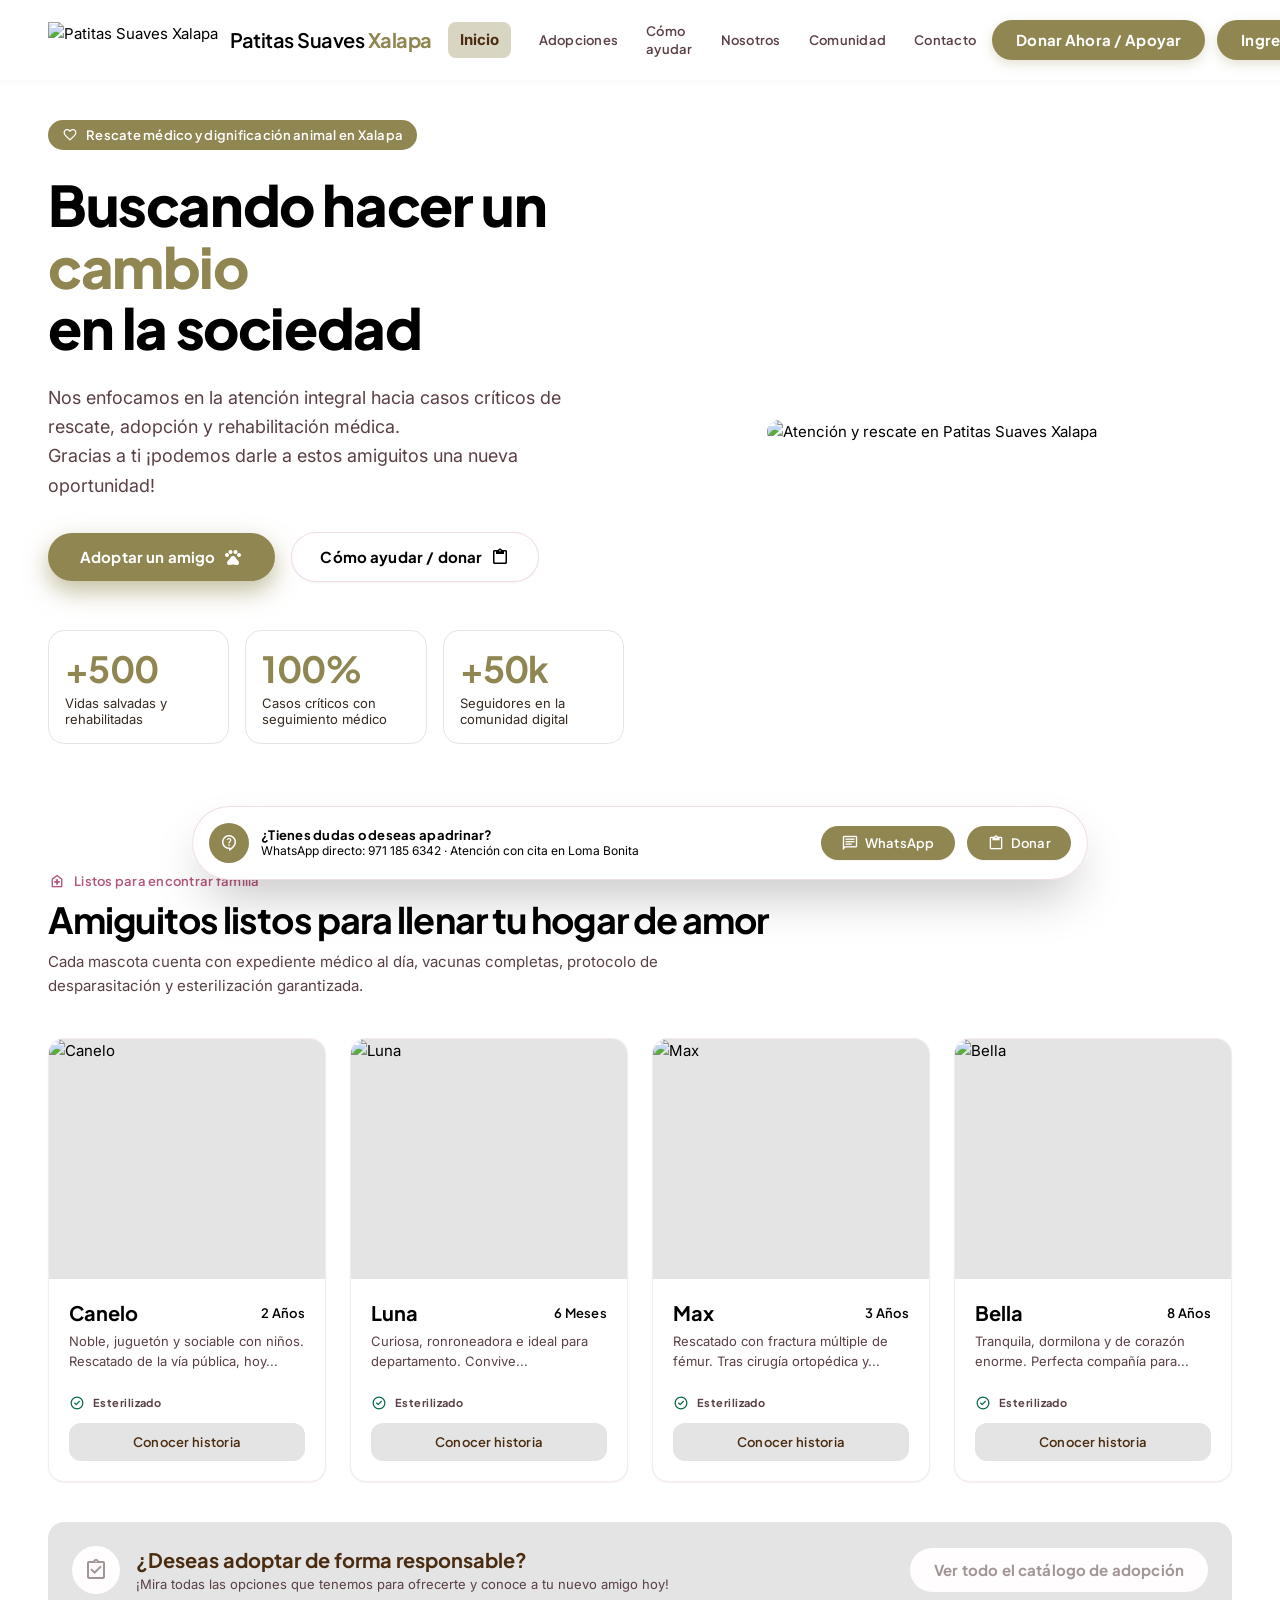
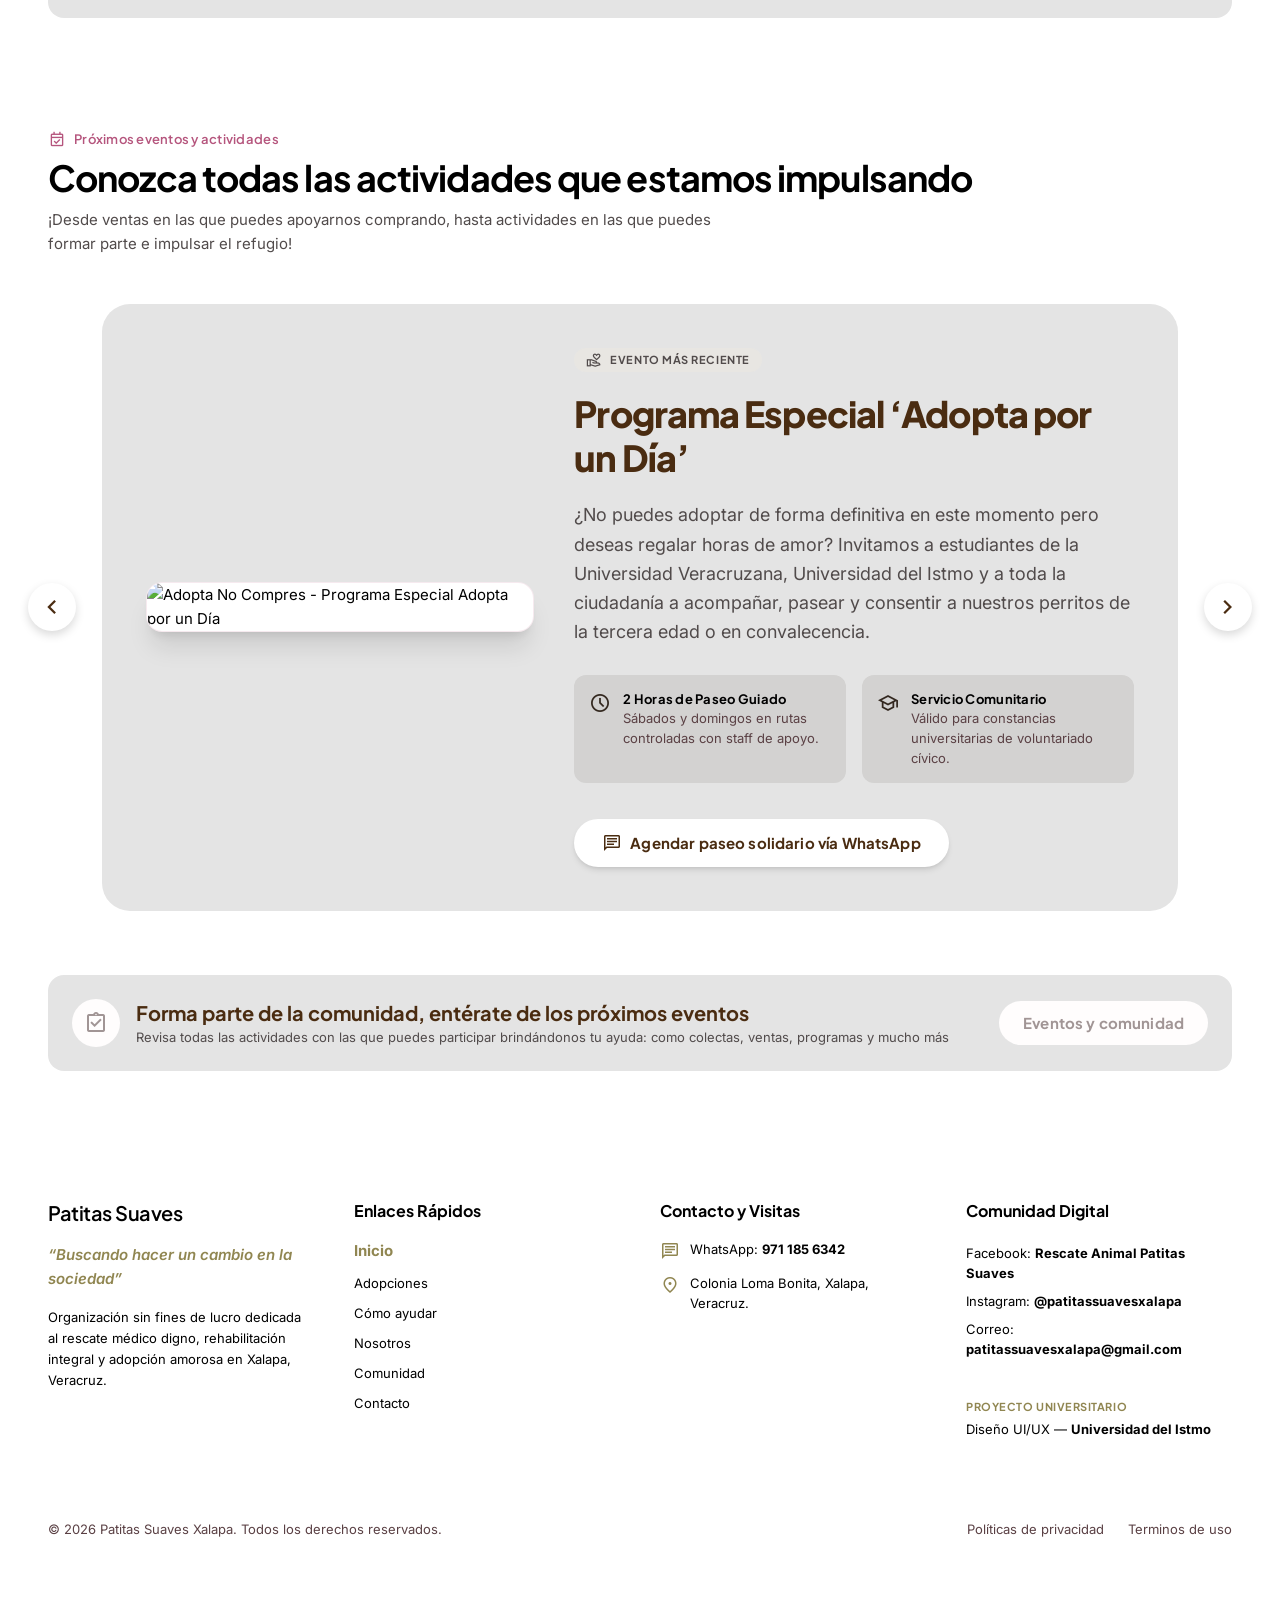
==== commit 022e7001: "Cambios menores para los número de enlace y aspecto en celulares" ====
--- a/index.html
+++ b/index.html
@@ -263,7 +263,7 @@
             </div>
             <!-- Button -->
             <div class="adopta-por-un-dia__bloque-2">
-              <a class="adopta-por-un-dia__boton" href="https://wa.me/522281268827?text=Hola,%20me%20gustar%C3%ADa%20agendar%20un%20paseo%20solidario%20en%20Adopta%20por%20un%20D%C3%ADa" rel="noopener noreferrer" target="_blank">
+              <a class="adopta-por-un-dia__boton" href="https://wa.me/529711856342?text=Hola,%20me%20gustar%C3%ADa%20agendar%20un%20paseo%20solidario%20en%20Adopta%20por%20un%20D%C3%ADa" rel="noopener noreferrer" target="_blank">
                 <span class="material-symbols-outlined adopta-por-un-dia__icono-3">chat</span>
                 <span>Agendar paseo solidario vía WhatsApp</span>
               </a>
@@ -287,7 +287,7 @@
               Nuestros peludos reciben alimento y atención médica gracias a tu apoyo. Únete a nuestra colaboración especial con Yuripizzas y disfruta de una deliciosa pizza; cada compra nos ayuda directamente a recaudar fondos para continuar con el cuidado, alimento y recuperación de nuestros rescatados.
             </p>
             <div class="actividades__bloque">
-              <a class="actividades__boton" href="https://wa.me/522281268827?text=Hola,%20quisiera%20informaci%C3%B3n%20sobre%20la%20colaboraci%C3%B3n%20con%20YurizPizzas" rel="noopener noreferrer" target="_blank">
+              <a class="actividades__boton" href="https://wa.me/529711856342?text=Hola,%20quisiera%20informaci%C3%B3n%20sobre%20la%20colaboraci%C3%B3n%20con%20YurizPizzas" rel="noopener noreferrer" target="_blank">
                 <span class="material-symbols-outlined actividades__icono">chat</span>
                 <span>Solicitar información vía Whatsapp</span>
               </a>
@@ -334,11 +334,11 @@
       </div>
       <div class="barra-contacto__bloque">
         <p class="barra-contacto__titulo">¿Tienes dudas o deseas apadrinar?</p>
-        <p class="barra-contacto__texto">WhatsApp directo: 228 126 8827 · Atención con cita en Loma Bonita</p>
+        <p class="barra-contacto__texto">WhatsApp directo: 971 185 6342 · Atención con cita en Loma Bonita</p>
       </div>
     </div>
     <div class="barra-contacto__acciones">
-      <a class="barra-contacto__boton-whatsapp" href="https://wa.me/522281268827" rel="noopener noreferrer" target="_blank">
+      <a class="barra-contacto__boton-whatsapp" href="https://wa.me/529711856342" rel="noopener noreferrer" target="_blank">
         <span class="material-symbols-outlined barra-contacto__icono-whatsapp">chat</span>
         <span>WhatsApp</span>
       </a>
@@ -354,7 +354,7 @@
 <!-- Inline Micro-interactions Script -->
 <script src="inicio/inicio.js"></script>
 <script src="shared/carrusel-eventos.js"></script>
-</div></main><footer class="pie-inicio"><div class="pie__contenedor"><div class="pie__cuadricula"><div class="pie__columna"><div class="pie__fila-2"><span class="pie__resalte">Patitas Suaves</span></div><p class="pie__texto">“Buscando hacer un cambio en la sociedad”</p><p class="pie__texto-2">Organización sin fines de lucro dedicada al rescate médico digno, rehabilitación integral y adopción amorosa en Xalapa, Veracruz.</p></div><div class="pie__columna-2"><h3 class="pie__subtitulo">Enlaces Rápidos</h3><nav class="pie__navegacion"><a aria-current="page" class="pie__enlace-activo-2" data-path="inicio" href="index.html">Inicio</a><a class="pie__enlace" data-path="adopciones" href="adopciones/adopciones.html">Adopciones</a><a class="pie__enlace" data-path="como-ayudar" href="como-ayudar/como-ayudar.html">Cómo ayudar</a><a class="pie__enlace" data-path="nosotros" href="nosotros/nosotros.html">Nosotros</a><a class="pie__enlace" data-path="comunidad" href="comunidad/comunidad.html">Comunidad</a><a class="pie__enlace" data-path="contacto" href="contacto/contacto.html">Contacto</a></nav></div><div class="pie__columna-2"><h3 class="pie__subtitulo">Contacto y Visitas</h3><div class="pie__columna-3"><div class="pie__fila"><span class="material-symbols-outlined pie__icono">chat</span><span>WhatsApp: <strong class="pie__negrita">228 126 8827</strong></span></div><div class="pie__fila"><span class="material-symbols-outlined pie__icono">location_on</span><span>Colonia Loma Bonita, Xalapa, Veracruz.</span></div></div></div><div class="pie__columna"><h3 class="pie__subtitulo">Comunidad Digital</h3><div class="pie__columna-4"><span>Facebook: <strong class="pie__negrita">Rescate Animal Patitas Suaves</strong></span><span>Instagram: <strong class="pie__negrita">@patitassuavesxalapa</strong></span><span>Correo: <strong class="pie__negrita">patitassuavesxalapa@gmail.com</strong></span></div><div class="pie__columna-5"><p class="pie__texto-4">Proyecto Universitario</p><p class="pie__texto-5">Diseño UI/UX — <strong>Universidad del Istmo</strong></p></div></div></div><div class="pie__columna-6"><p>© 2026 Patitas Suaves Xalapa. Todos los derechos reservados.</p><div class="pie__fila-3"><a class="pie__enlace-2" data-path="privacidad" href="#">Políticas de privacidad</a><a class="pie__enlace-2" data-path="terminos" href="#">Terminos de uso</a></div></div></div></footer>
+</div></main><footer class="pie-inicio"><div class="pie__contenedor"><div class="pie__cuadricula"><div class="pie__columna"><div class="pie__fila-2"><span class="pie__resalte">Patitas Suaves</span></div><p class="pie__texto">“Buscando hacer un cambio en la sociedad”</p><p class="pie__texto-2">Organización sin fines de lucro dedicada al rescate médico digno, rehabilitación integral y adopción amorosa en Xalapa, Veracruz.</p></div><div class="pie__columna-2"><h3 class="pie__subtitulo">Enlaces Rápidos</h3><nav class="pie__navegacion"><a aria-current="page" class="pie__enlace-activo-2" data-path="inicio" href="index.html">Inicio</a><a class="pie__enlace" data-path="adopciones" href="adopciones/adopciones.html">Adopciones</a><a class="pie__enlace" data-path="como-ayudar" href="como-ayudar/como-ayudar.html">Cómo ayudar</a><a class="pie__enlace" data-path="nosotros" href="nosotros/nosotros.html">Nosotros</a><a class="pie__enlace" data-path="comunidad" href="comunidad/comunidad.html">Comunidad</a><a class="pie__enlace" data-path="contacto" href="contacto/contacto.html">Contacto</a></nav></div><div class="pie__columna-2"><h3 class="pie__subtitulo">Contacto y Visitas</h3><div class="pie__columna-3"><div class="pie__fila"><span class="material-symbols-outlined pie__icono">chat</span><span>WhatsApp: <strong class="pie__negrita">971 185 6342</strong></span></div><div class="pie__fila"><span class="material-symbols-outlined pie__icono">location_on</span><span>Colonia Loma Bonita, Xalapa, Veracruz.</span></div></div></div><div class="pie__columna"><h3 class="pie__subtitulo">Comunidad Digital</h3><div class="pie__columna-4"><span>Facebook: <strong class="pie__negrita">Rescate Animal Patitas Suaves</strong></span><span>Instagram: <strong class="pie__negrita">@patitassuavesxalapa</strong></span><span>Correo: <strong class="pie__negrita">patitassuavesxalapa@gmail.com</strong></span></div><div class="pie__columna-5"><p class="pie__texto-4">Proyecto Universitario</p><p class="pie__texto-5">Diseño UI/UX — <strong>Universidad del Istmo</strong></p></div></div></div><div class="pie__columna-6"><p>© 2026 Patitas Suaves Xalapa. Todos los derechos reservados.</p><div class="pie__fila-3"><a class="pie__enlace-2" data-path="privacidad" href="#">Políticas de privacidad</a><a class="pie__enlace-2" data-path="terminos" href="#">Terminos de uso</a></div></div></div></footer>
 
 
 
--- a/shared/recolor-compartido.css
+++ b/shared/recolor-compartido.css
@@ -452,27 +452,35 @@
   }
 }
 
-/* ---------- Barra flotante en celular: una sola fila (ícono + 2 botones) ----------
-   El texto "¿Tienes dudas…?" se oculta para que la barra no tape el contenido. */
+/* ---------- Barra flotante en celular: dos filas compactas ----------
+   Arriba: ícono + "¿Tienes dudas…?" + WhatsApp directo. Abajo: los 2 botones
+   repartidos a lo ancho. Esquinas redondeadas (no píldora) porque la barra es más alta. */
 
 @media (max-width: 639px) {
   .barra-contacto {
-    flex-direction: row;
-    gap: 0.75rem;
-    padding: 0.625rem 0.75rem;
+    bottom: 0.75rem;
+    gap: 0.625rem;
+    align-items: stretch;
+    border-radius: 1.25rem;
+    padding: 0.75rem;
+  }
+  .barra-contacto__fila {
+    gap: 0.625rem;
+  }
+  .barra-contacto__insignia-icono {
+    height: 2.25rem;
+    width: 2.25rem;
   }
   .barra-contacto__bloque {
-    display: none;
+    min-width: 0;
   }
   .barra-contacto__acciones {
-    flex: 1 1 auto;
-    justify-content: flex-end;
     gap: 0.5rem;
   }
   .barra-contacto__boton-whatsapp,
   .barra-contacto__boton-donar {
-    padding-left: 1rem;
-    padding-right: 1rem;
+    flex: 1 1 0;
+    justify-content: center;
     padding-top: 0.625rem;
     padding-bottom: 0.625rem;
   }
@@ -480,12 +488,11 @@
 
 /* ---------- Pie de página en celular: contenido repartido a lo ancho ----------
    Marca y "Comunidad Digital" a todo el ancho; "Enlaces Rápidos" y
-   "Contacto y Visitas" lado a lado. Espacio extra abajo para la barra flotante. */
+   "Contacto y Visitas" lado a lado. */
 
 @media (max-width: 767px) {
   .pie__contenedor {
     padding-top: 3rem;
-    padding-bottom: 7rem;
   }
   .pie__cuadricula {
     grid-template-columns: repeat(2, minmax(0, 1fr));
@@ -517,3 +524,20 @@
     justify-content: center;
   }
 }
+/* ---------- Espacio bajo el pie para la barra flotante (igual en todas las páginas) ----------
+   Al llegar hasta abajo, la barra queda por debajo de todo el contenido del pie.
+   Espacio = alto de la barra + su separación del borde (bottom) + 1.5rem de aire. */
+
+.pie__contenedor {
+  padding-bottom: 7.5rem;   /* ≥1024px: barra de ~74px, bottom 1.25rem */
+}
+@media (max-width: 1023px) {
+  .pie__contenedor {
+    padding-bottom: 8rem;   /* 640–1023px: el texto de la barra ocupa 2 líneas (~83px) */
+  }
+}
+@media (max-width: 639px) {
+  .pie__contenedor {
+    padding-bottom: 11rem;  /* celular: barra en dos filas (hasta ~140px a 320px), bottom 0.75rem */
+  }
+}
--- a/inicio/inicio.css
+++ b/inicio/inicio.css
@@ -1057,7 +1057,6 @@
   margin-top: auto;
   width: 100%;
   background-color: var(--color-surface-clean);
-  padding-bottom: 4rem;
   color: var(--color-on-surface);
 }
 
